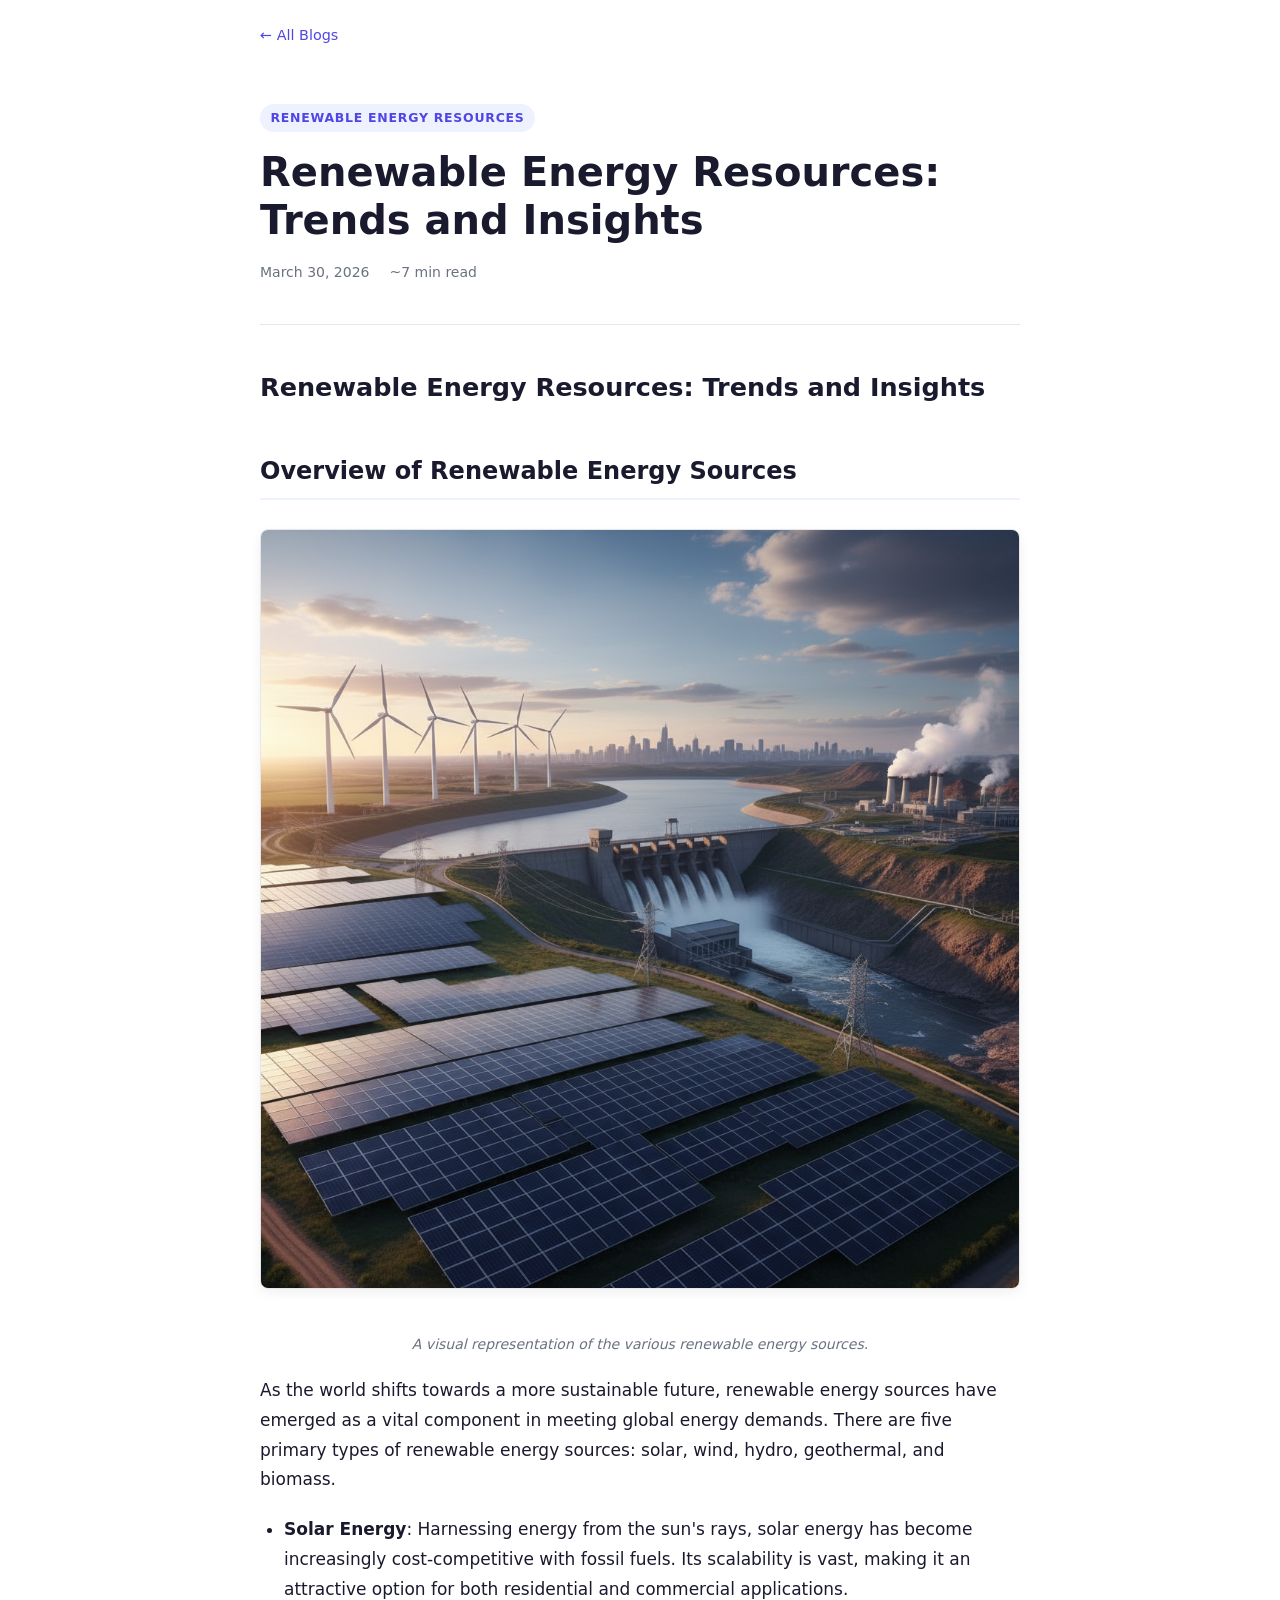
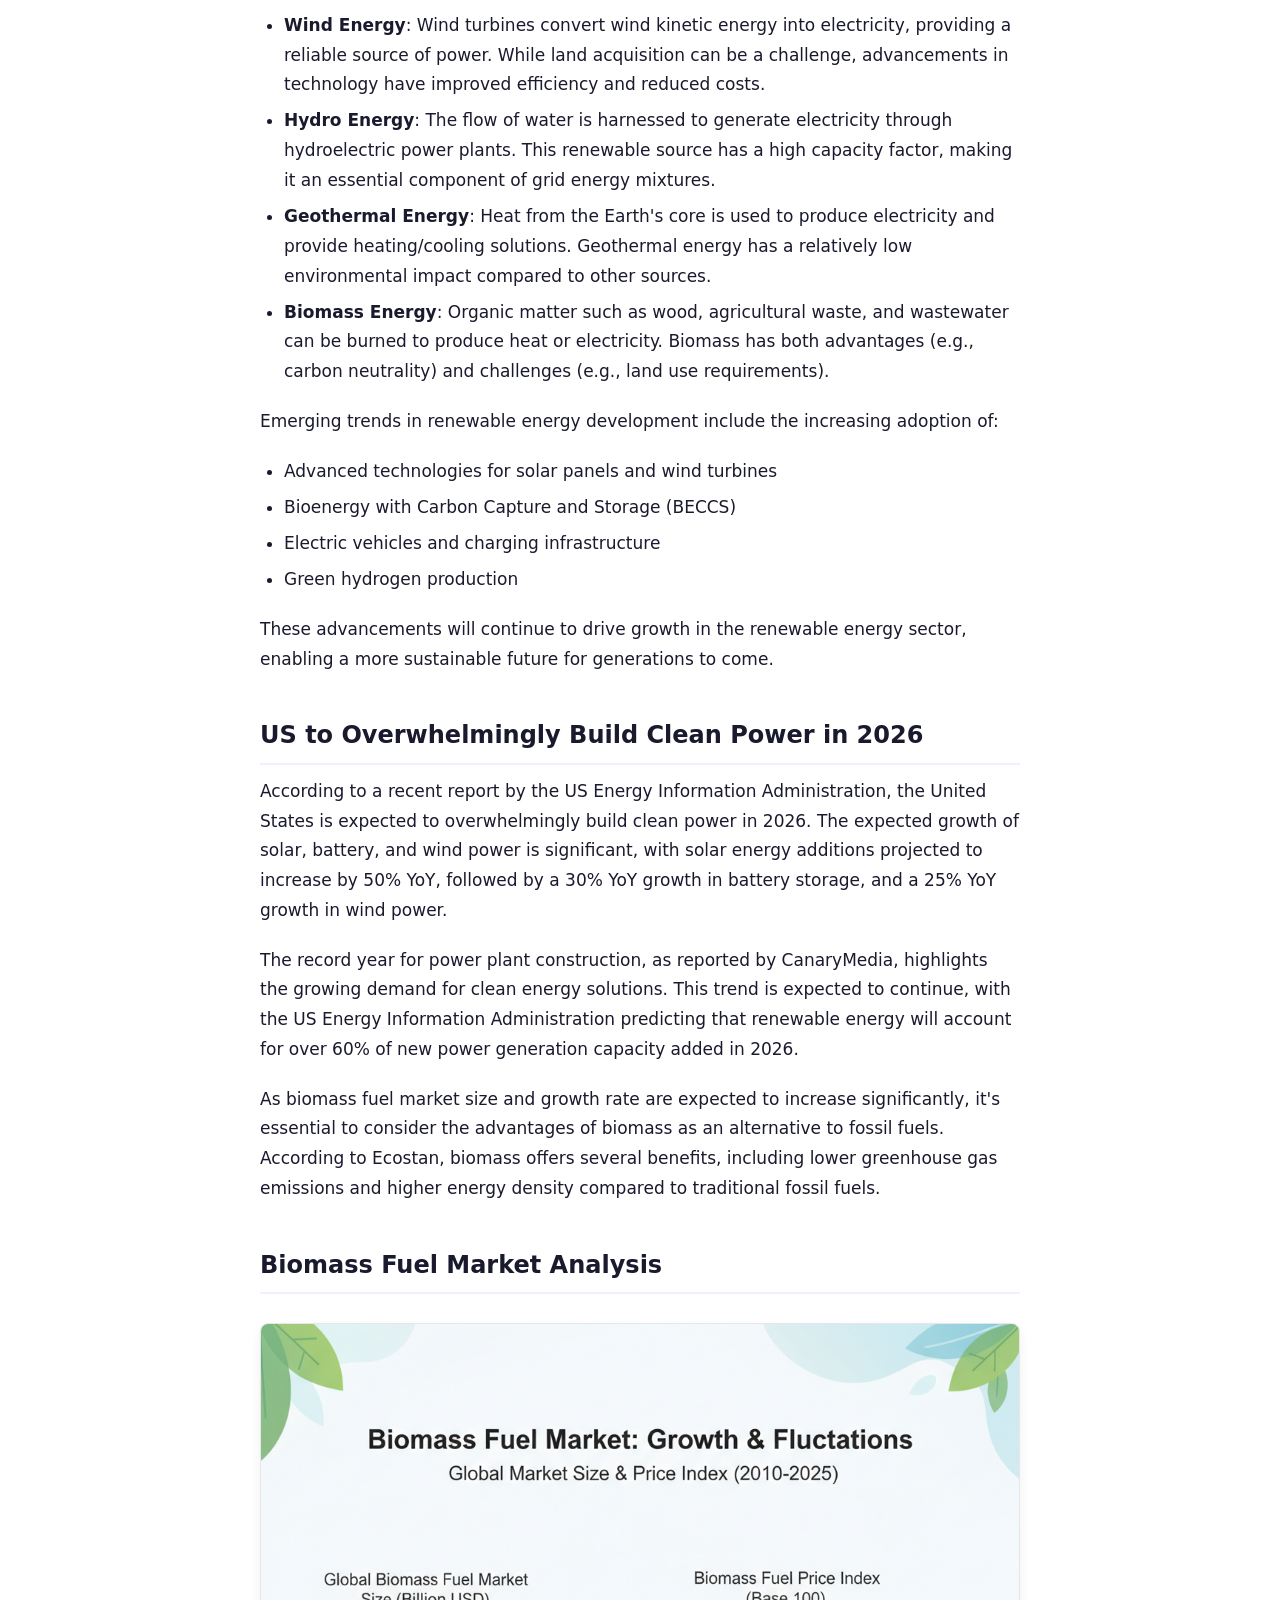
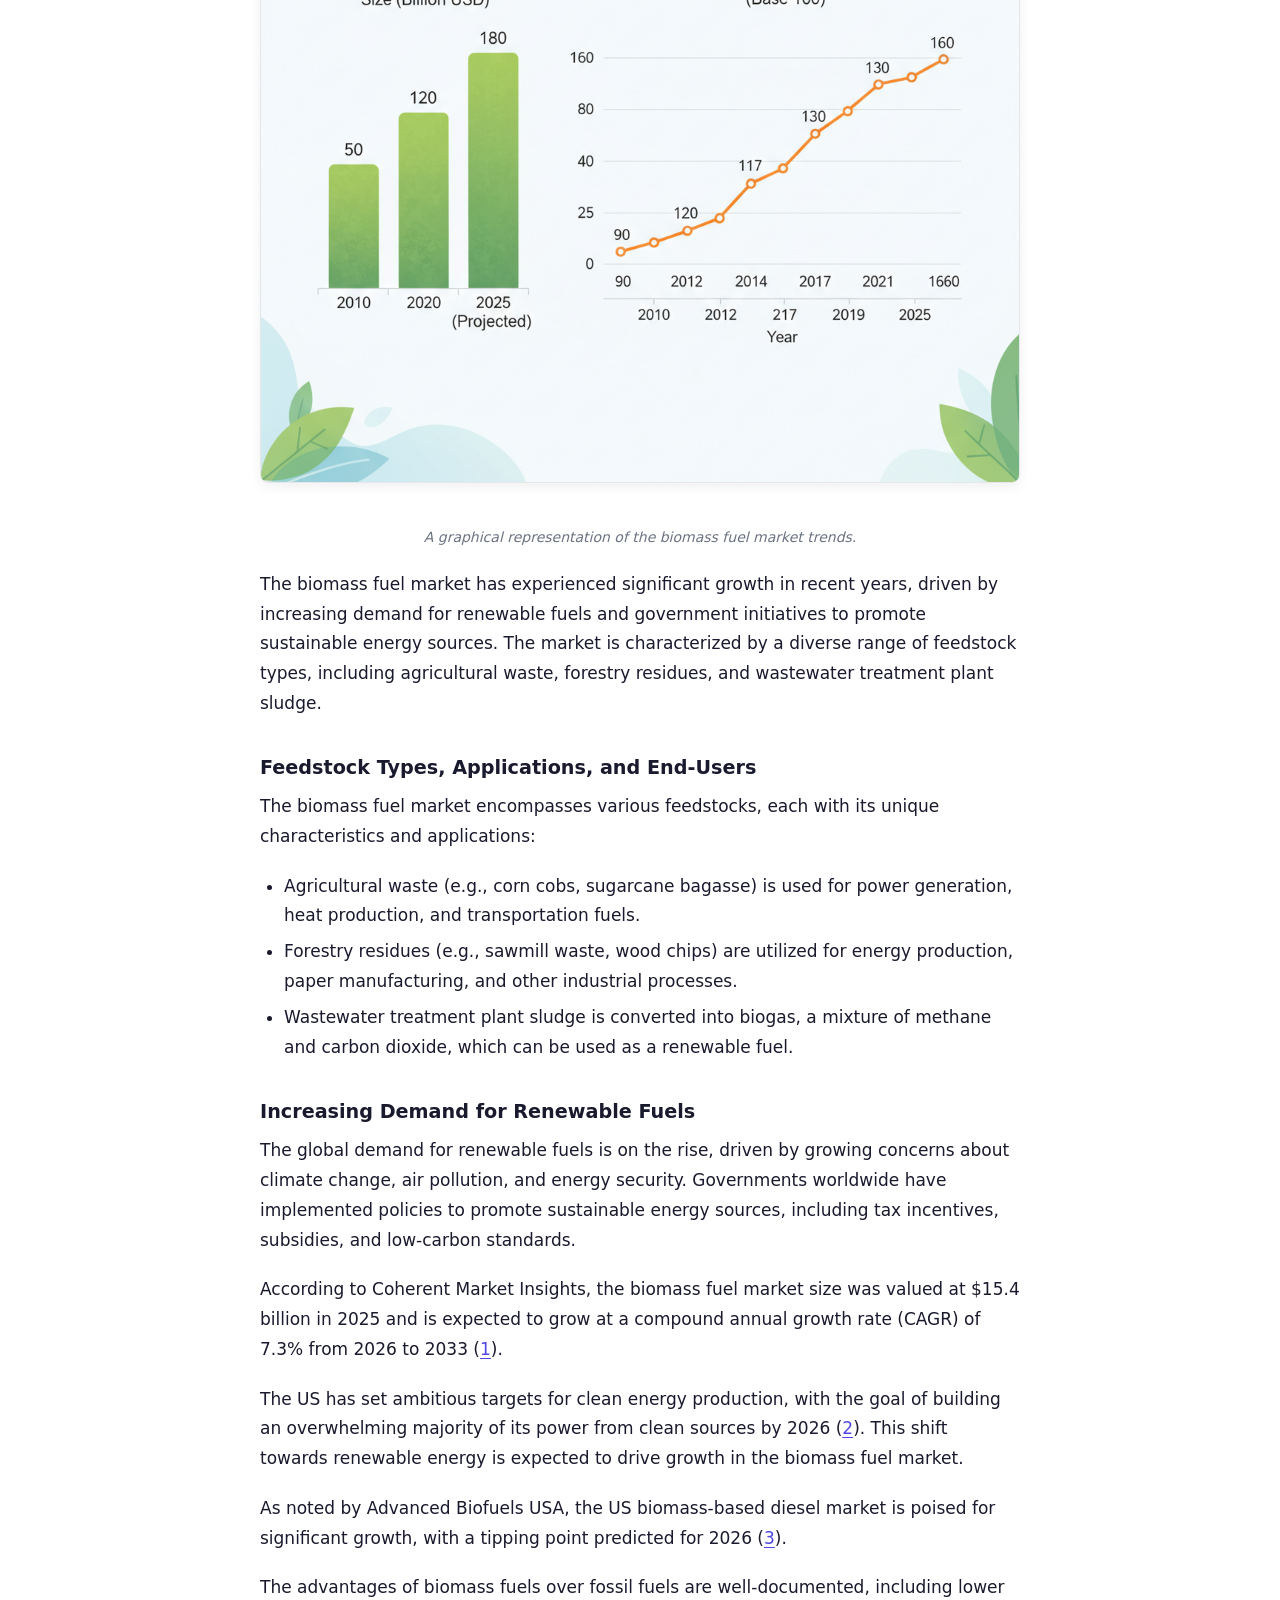
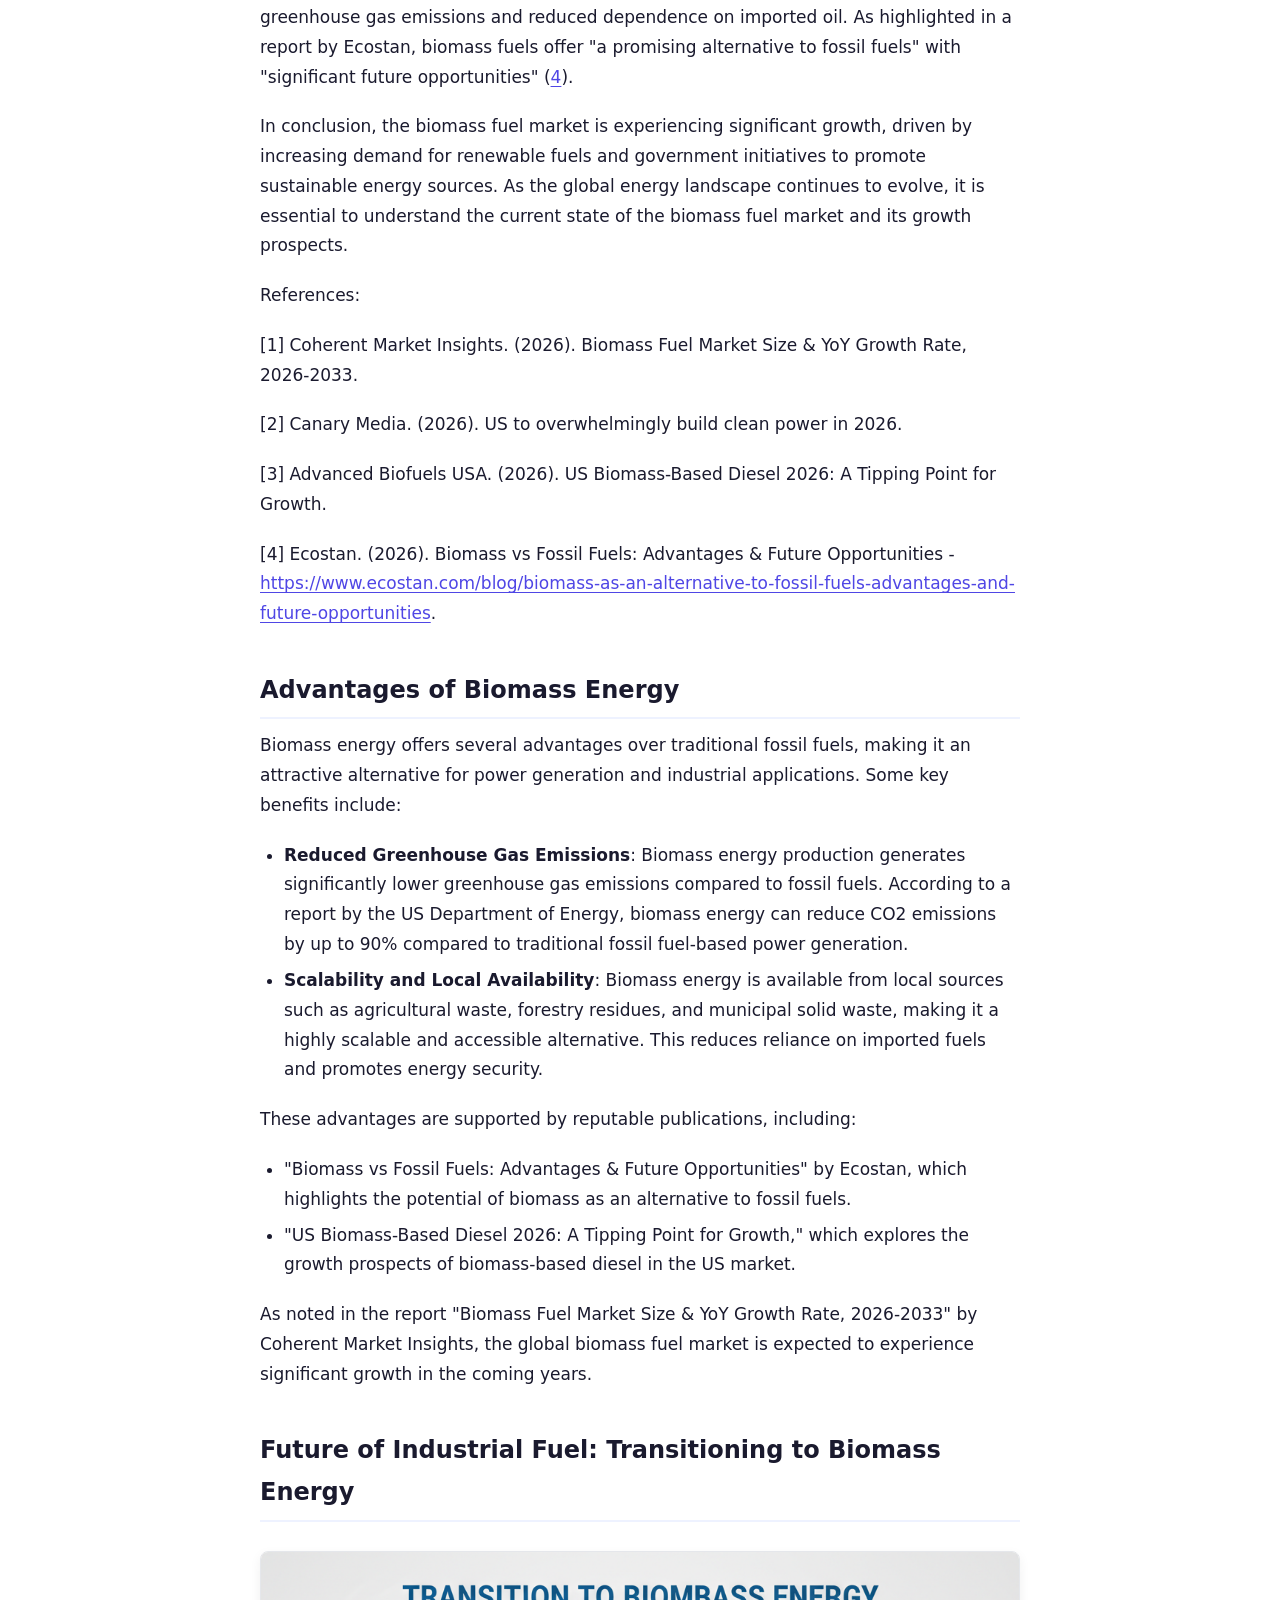
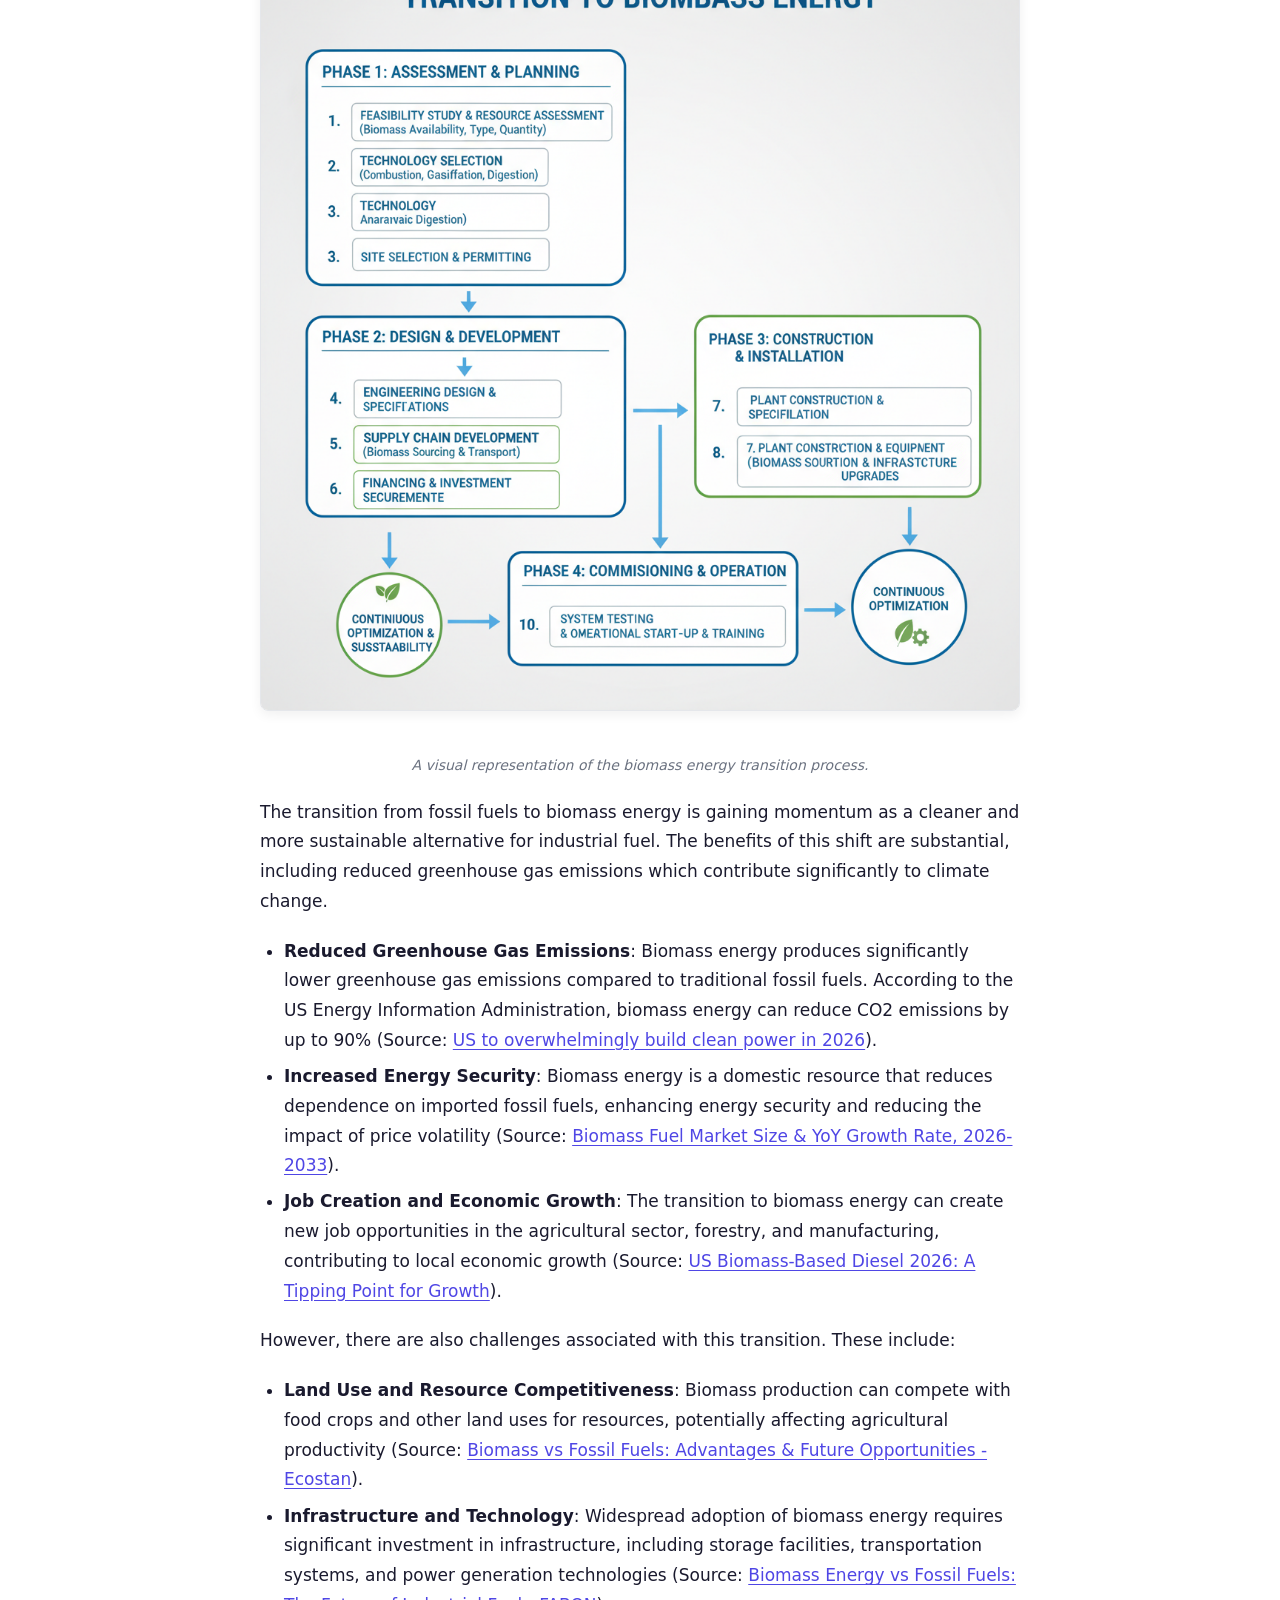
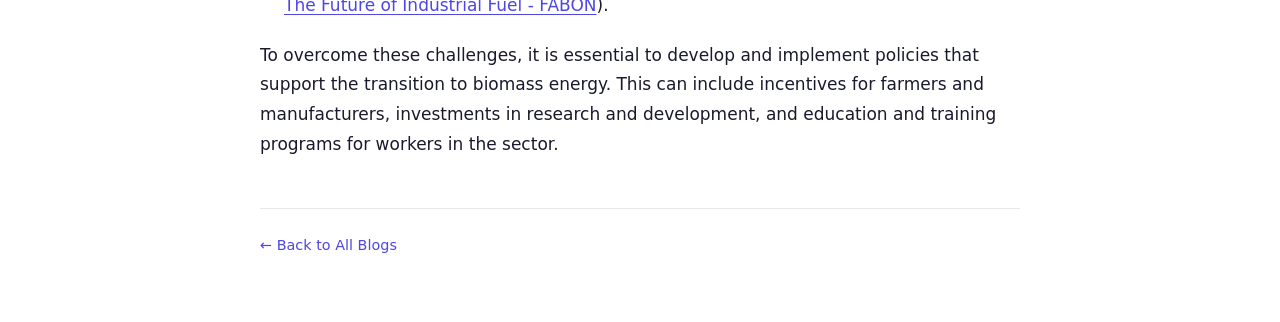
==== contents/html/Renewable_Energy_Resources-_Trends_and_Insights.html @ 4a40e700 "Blog 30-03-2026-17-15-03" ====
<!DOCTYPE html>
<html lang="en">
<head>
  <meta charset="UTF-8">
  <meta name="viewport" content="width=device-width, initial-scale=1.0">
  <meta name="description" content="A visual representation of the various renewable energy sources.">
  <title>Renewable Energy Resources: Trends and Insights</title>
  <link rel="stylesheet" href="../css/Renewable_Energy_Resources-_Trends_and_Insights.css">
</head>
<body>

  <!-- Reading-progress bar -->
  <div id="readingBar"></div>

  <header class="site-header">
    <nav class="breadcrumb">
      <a href="../../index.html">← All Blogs</a>
    </nav>
  </header>

  <article class="blog-article">
    <header class="article-header">
      <span class="topic-tag">Renewable Energy Resources</span>
      <h1 class="article-title">Renewable Energy Resources: Trends and Insights</h1>
      <div class="article-meta">
        <time datetime="2026-03-30T17:14:03">March 30, 2026</time>
        <span class="reading-time">~7 min read</span>
      </div>
    </header>

    <div class="article-body">
      <h1>Renewable Energy Resources: Trends and Insights</h1>
<h2>Overview of Renewable Energy Sources</h2>
<p><img alt="Renewable energy resources diagram" src="../images/Renewable_Energy_Resources-_Trends_and_Insights/renewable_energy_resources_diagram.png" /><br />
<em>A visual representation of the various renewable energy sources.</em></p>
<p>As the world shifts towards a more sustainable future, renewable energy sources have emerged as a vital component in meeting global energy demands. There are five primary types of renewable energy sources: solar, wind, hydro, geothermal, and biomass.</p>
<ul>
<li><strong>Solar Energy</strong>: Harnessing energy from the sun's rays, solar energy has become increasingly cost-competitive with fossil fuels. Its scalability is vast, making it an attractive option for both residential and commercial applications.</li>
<li><strong>Wind Energy</strong>: Wind turbines convert wind kinetic energy into electricity, providing a reliable source of power. While land acquisition can be a challenge, advancements in technology have improved efficiency and reduced costs.</li>
<li><strong>Hydro Energy</strong>: The flow of water is harnessed to generate electricity through hydroelectric power plants. This renewable source has a high capacity factor, making it an essential component of grid energy mixtures.</li>
<li><strong>Geothermal Energy</strong>: Heat from the Earth's core is used to produce electricity and provide heating/cooling solutions. Geothermal energy has a relatively low environmental impact compared to other sources.</li>
<li><strong>Biomass Energy</strong>: Organic matter such as wood, agricultural waste, and wastewater can be burned to produce heat or electricity. Biomass has both advantages (e.g., carbon neutrality) and challenges (e.g., land use requirements).</li>
</ul>
<p>Emerging trends in renewable energy development include the increasing adoption of:</p>
<ul>
<li>Advanced technologies for solar panels and wind turbines</li>
<li>Bioenergy with Carbon Capture and Storage (BECCS)</li>
<li>Electric vehicles and charging infrastructure</li>
<li>Green hydrogen production</li>
</ul>
<p>These advancements will continue to drive growth in the renewable energy sector, enabling a more sustainable future for generations to come.</p>
<h2>US to Overwhelmingly Build Clean Power in 2026</h2>
<p>According to a recent report by the US Energy Information Administration, the United States is expected to overwhelmingly build clean power in 2026. The expected growth of solar, battery, and wind power is significant, with solar energy additions projected to increase by 50% YoY, followed by a 30% YoY growth in battery storage, and a 25% YoY growth in wind power.</p>
<p>The record year for power plant construction, as reported by CanaryMedia, highlights the growing demand for clean energy solutions. This trend is expected to continue, with the US Energy Information Administration predicting that renewable energy will account for over 60% of new power generation capacity added in 2026.</p>
<p>As biomass fuel market size and growth rate are expected to increase significantly, it's essential to consider the advantages of biomass as an alternative to fossil fuels. According to Ecostan, biomass offers several benefits, including lower greenhouse gas emissions and higher energy density compared to traditional fossil fuels.</p>
<h2>Biomass Fuel Market Analysis</h2>
<p><img alt="Biomass fuel market graph" src="../images/Renewable_Energy_Resources-_Trends_and_Insights/biomass_fuel_market_graph.png" /><br />
<em>A graphical representation of the biomass fuel market trends.</em></p>
<p>The biomass fuel market has experienced significant growth in recent years, driven by increasing demand for renewable fuels and government initiatives to promote sustainable energy sources. The market is characterized by a diverse range of feedstock types, including agricultural waste, forestry residues, and wastewater treatment plant sludge.</p>
<h3>Feedstock Types, Applications, and End-Users</h3>
<p>The biomass fuel market encompasses various feedstocks, each with its unique characteristics and applications:</p>
<ul>
<li>Agricultural waste (e.g., corn cobs, sugarcane bagasse) is used for power generation, heat production, and transportation fuels.</li>
<li>Forestry residues (e.g., sawmill waste, wood chips) are utilized for energy production, paper manufacturing, and other industrial processes.</li>
<li>Wastewater treatment plant sludge is converted into biogas, a mixture of methane and carbon dioxide, which can be used as a renewable fuel.</li>
</ul>
<h3>Increasing Demand for Renewable Fuels</h3>
<p>The global demand for renewable fuels is on the rise, driven by growing concerns about climate change, air pollution, and energy security. Governments worldwide have implemented policies to promote sustainable energy sources, including tax incentives, subsidies, and low-carbon standards.</p>
<p>According to Coherent Market Insights, the biomass fuel market size was valued at $15.4 billion in 2025 and is expected to grow at a compound annual growth rate (CAGR) of 7.3% from 2026 to 2033 (<a href="https://www.coherentmarketinsights.com/industry-reports/biomass-fuel-market">1</a>).</p>
<p>The US has set ambitious targets for clean energy production, with the goal of building an overwhelming majority of its power from clean sources by 2026 (<a href="https://www.canarymedia.com/articles/clean-energy/chart-us-overwhelmingly-build-clean-power">2</a>). This shift towards renewable energy is expected to drive growth in the biomass fuel market.</p>
<p>As noted by Advanced Biofuels USA, the US biomass-based diesel market is poised for significant growth, with a tipping point predicted for 2026 (<a href="https://advancedbiofuelsusa.info/us-biomass-based-diesel-2026-a-tipping-point-for-growth">3</a>).</p>
<p>The advantages of biomass fuels over fossil fuels are well-documented, including lower greenhouse gas emissions and reduced dependence on imported oil. As highlighted in a report by Ecostan, biomass fuels offer "a promising alternative to fossil fuels" with "significant future opportunities" (<a href="https://www.ecostan.com/blog/biomass-as-an-alternative-to-fossil-fuels-advantages-and-future-opportunities">4</a>).</p>
<p>In conclusion, the biomass fuel market is experiencing significant growth, driven by increasing demand for renewable fuels and government initiatives to promote sustainable energy sources. As the global energy landscape continues to evolve, it is essential to understand the current state of the biomass fuel market and its growth prospects.</p>
<p>References:</p>
<p>[1] Coherent Market Insights. (2026). Biomass Fuel Market Size &amp; YoY Growth Rate, 2026-2033.</p>
<p>[2] Canary Media. (2026). US to overwhelmingly build clean power in 2026.</p>
<p>[3] Advanced Biofuels USA. (2026). US Biomass-Based Diesel 2026: A Tipping Point for Growth.</p>
<p>[4] Ecostan. (2026). Biomass vs Fossil Fuels: Advantages &amp; Future Opportunities - <a href="https://www.ecostan.com/blog/biomass-as-an-alternative-to-fossil-fuels-advantages-and-future-opportunities">https://www.ecostan.com/blog/biomass-as-an-alternative-to-fossil-fuels-advantages-and-future-opportunities</a>.</p>
<h2>Advantages of Biomass Energy</h2>
<p>Biomass energy offers several advantages over traditional fossil fuels, making it an attractive alternative for power generation and industrial applications. Some key benefits include:</p>
<ul>
<li><strong>Reduced Greenhouse Gas Emissions</strong>: Biomass energy production generates significantly lower greenhouse gas emissions compared to fossil fuels. According to a report by the US Department of Energy, biomass energy can reduce CO2 emissions by up to 90% compared to traditional fossil fuel-based power generation.</li>
<li><strong>Scalability and Local Availability</strong>: Biomass energy is available from local sources such as agricultural waste, forestry residues, and municipal solid waste, making it a highly scalable and accessible alternative. This reduces reliance on imported fuels and promotes energy security.</li>
</ul>
<p>These advantages are supported by reputable publications, including:</p>
<ul>
<li>"Biomass vs Fossil Fuels: Advantages &amp; Future Opportunities" by Ecostan, which highlights the potential of biomass as an alternative to fossil fuels.</li>
<li>"US Biomass-Based Diesel 2026: A Tipping Point for Growth," which explores the growth prospects of biomass-based diesel in the US market.</li>
</ul>
<p>As noted in the report "Biomass Fuel Market Size &amp; YoY Growth Rate, 2026-2033" by Coherent Market Insights, the global biomass fuel market is expected to experience significant growth in the coming years.</p>
<h2>Future of Industrial Fuel: Transitioning to Biomass Energy</h2>
<p><img alt="Biomass energy transition diagram" src="../images/Renewable_Energy_Resources-_Trends_and_Insights/biomass_energy_transition_diagram.png" /><br />
<em>A visual representation of the biomass energy transition process.</em></p>
<p>The transition from fossil fuels to biomass energy is gaining momentum as a cleaner and more sustainable alternative for industrial fuel. The benefits of this shift are substantial, including reduced greenhouse gas emissions which contribute significantly to climate change.</p>
<ul>
<li><strong>Reduced Greenhouse Gas Emissions</strong>: Biomass energy produces significantly lower greenhouse gas emissions compared to traditional fossil fuels. According to the US Energy Information Administration, biomass energy can reduce CO2 emissions by up to 90% (Source: <a href="https://www.canarymedia.com/articles/clean-energy/chart-us-overwhelmingly-build-clean-power">US to overwhelmingly build clean power in 2026</a>).</li>
<li><strong>Increased Energy Security</strong>: Biomass energy is a domestic resource that reduces dependence on imported fossil fuels, enhancing energy security and reducing the impact of price volatility (Source: <a href="https://www.coherentmarketinsights.com/industry-reports/biomass-fuel-market">Biomass Fuel Market Size &amp; YoY Growth Rate, 2026-2033</a>).</li>
<li><strong>Job Creation and Economic Growth</strong>: The transition to biomass energy can create new job opportunities in the agricultural sector, forestry, and manufacturing, contributing to local economic growth (Source: <a href="https://advancedbiofuelsusa.info/us-biomass-based-diesel-2026-a-tipping-point-for-growth">US Biomass-Based Diesel 2026: A Tipping Point for Growth</a>).</li>
</ul>
<p>However, there are also challenges associated with this transition. These include:</p>
<ul>
<li><strong>Land Use and Resource Competitiveness</strong>: Biomass production can compete with food crops and other land uses for resources, potentially affecting agricultural productivity (Source: <a href="https://www.ecostan.com/blog/biomass-as-an-alternative-to-fossil-fuels-advantages-and-future-opportunities">Biomass vs Fossil Fuels: Advantages &amp; Future Opportunities - Ecostan</a>).</li>
<li><strong>Infrastructure and Technology</strong>: Widespread adoption of biomass energy requires significant investment in infrastructure, including storage facilities, transportation systems, and power generation technologies (Source: <a href="https://fabon.in/biomass-energy-vs-fossil-fuels-the-future-of-industrial-fuel-transition-2026-guide/">Biomass Energy vs Fossil Fuels: The Future of Industrial Fuel - FABON</a>).</li>
</ul>
<p>To overcome these challenges, it is essential to develop and implement policies that support the transition to biomass energy. This can include incentives for farmers and manufacturers, investments in research and development, and education and training programs for workers in the sector.</p>
    </div>
  </article>

  <footer class="site-footer">
    <a href="../../index.html">← Back to All Blogs</a>
  </footer>

  <script src="../js/Renewable_Energy_Resources-_Trends_and_Insights.js"></script>
</body>
</html>
---- contents/css/Renewable_Energy_Resources-_Trends_and_Insights.css ----
/* Renewable_Energy_Resources-_Trends_and_Insights.css — Blog post stylesheet */

:root {
  --bg:          #ffffff;
  --fg:          #1a1a2e;
  --muted:       #6b7280;
  --accent:      #4f46e5;
  --accent-light:#eef2ff;
  --border:      #e5e7eb;
  --code-bg:     #f3f4f6;
  --font-body:   'Segoe UI', system-ui, -apple-system, sans-serif;
  --font-mono:   'Fira Code', 'Cascadia Code', Consolas, monospace;
  --max-width:   760px;
}

*, *::before, *::after { box-sizing: border-box; margin: 0; padding: 0; }

body {
  background: var(--bg);
  color: var(--fg);
  font-family: var(--font-body);
  font-size: 1.0625rem;
  line-height: 1.75;
  padding: 0 1rem 4rem;
}

/* ── Reading progress bar ── */
#readingBar {
  position: fixed;
  top: 0; left: 0;
  height: 3px;
  width: 0%;
  background: var(--accent);
  z-index: 1000;
  transition: width .1s linear;
}

/* ── Navigation ── */
.site-header {
  max-width: var(--max-width);
  margin: 0 auto;
  padding: 1.25rem 0;
}

.breadcrumb a {
  color: var(--accent);
  text-decoration: none;
  font-size: 0.9rem;
  font-weight: 500;
}
.breadcrumb a:hover { text-decoration: underline; }

/* ── Article ── */
.blog-article {
  max-width: var(--max-width);
  margin: 0 auto;
}

.article-header {
  padding: 2rem 0 2.5rem;
  border-bottom: 1px solid var(--border);
  margin-bottom: 2.5rem;
}

.topic-tag {
  display: inline-block;
  background: var(--accent-light);
  color: var(--accent);
  font-size: 0.78rem;
  font-weight: 600;
  text-transform: uppercase;
  letter-spacing: .06em;
  padding: .2rem .65rem;
  border-radius: 999px;
  margin-bottom: 1rem;
}

.article-title {
  font-size: clamp(1.75rem, 4vw, 2.5rem);
  font-weight: 800;
  line-height: 1.2;
  margin-bottom: 1rem;
  color: var(--fg);
}

.article-meta {
  display: flex;
  gap: 1.25rem;
  color: var(--muted);
  font-size: 0.875rem;
}

/* ── Body typography ── */
.article-body h2 {
  font-size: 1.5rem;
  font-weight: 700;
  margin: 2.5rem 0 .75rem;
  padding-bottom: .4rem;
  border-bottom: 2px solid var(--accent-light);
  color: var(--fg);
}

.article-body h3 {
  font-size: 1.2rem;
  font-weight: 600;
  margin: 2rem 0 .5rem;
  color: var(--fg);
}

.article-body p {
  margin-bottom: 1.25rem;
  color: var(--fg);
}

.article-body ul,
.article-body ol {
  margin: 0 0 1.25rem 1.5rem;
}

.article-body li { margin-bottom: .4rem; }

.article-body a {
  color: var(--accent);
  text-decoration: underline;
  text-underline-offset: 3px;
}

/* ── Images ── (Updated for better responsiveness) */
.article-body img {
  width: 100%;
  height: auto;
  max-width: 100%;
  border-radius: 8px;
  margin: 1.8rem 0 0.8rem;
  border: 1px solid var(--border);
  display: block;
  box-shadow: 0 4px 12px rgba(0,0,0,0.06);
}

.article-body em {
  display: block;
  text-align: center;
  color: var(--muted);
  font-size: .875rem;
  margin-bottom: 1.25rem;
}

/* ── Code ── */
.article-body code {
  font-family: var(--font-mono);
  font-size: .9em;
  background: var(--code-bg);
  padding: .15em .4em;
  border-radius: 4px;
  color: #c026d3;
}

.article-body pre {
  background: #1e1e2e;
  color: #cdd6f4;
  border-radius: 10px;
  padding: 1.25rem 1.5rem;
  overflow-x: auto;
  margin: 1.5rem 0;
  position: relative;
}

.article-body pre code {
  background: transparent;
  color: inherit;
  padding: 0;
  font-size: .875rem;
  line-height: 1.65;
}

.copy-btn {
  position: absolute;
  top: .6rem;
  right: .6rem;
  background: rgba(255,255,255,.08);
  border: 1px solid rgba(255,255,255,.15);
  color: #cdd6f4;
  font-size: .75rem;
  padding: .3rem .65rem;
  border-radius: 6px;
  cursor: pointer;
  transition: background .2s;
}
.copy-btn:hover { background: rgba(255,255,255,.18); }

/* ── Blockquote ── */
.article-body blockquote {
  border-left: 4px solid var(--accent);
  background: var(--accent-light);
  padding: 1rem 1.25rem;
  border-radius: 0 8px 8px 0;
  margin: 1.5rem 0;
  color: #374151;
}

/* ── Table ── */
.article-body table {
  width: 100%;
  border-collapse: collapse;
  margin: 1.5rem 0;
  font-size: .9rem;
}
.article-body th,
.article-body td {
  border: 1px solid var(--border);
  padding: .6rem .9rem;
  text-align: left;
}
.article-body th {
  background: var(--accent-light);
  font-weight: 600;
  color: var(--accent);
}
.article-body tr:nth-child(even) { background: #f9fafb; }

/* ── Footer ── */
.site-footer {
  max-width: var(--max-width);
  margin: 3rem auto 0;
  padding-top: 1.5rem;
  border-top: 1px solid var(--border);
  font-size: .9rem;
}

.site-footer a {
  color: var(--accent);
  text-decoration: none;
}
.site-footer a:hover { text-decoration: underline; }

@media (max-width: 600px) {
  .article-meta { flex-direction: column; gap: .5rem; }
  .logo-image { max-width: 140px !important; }
}
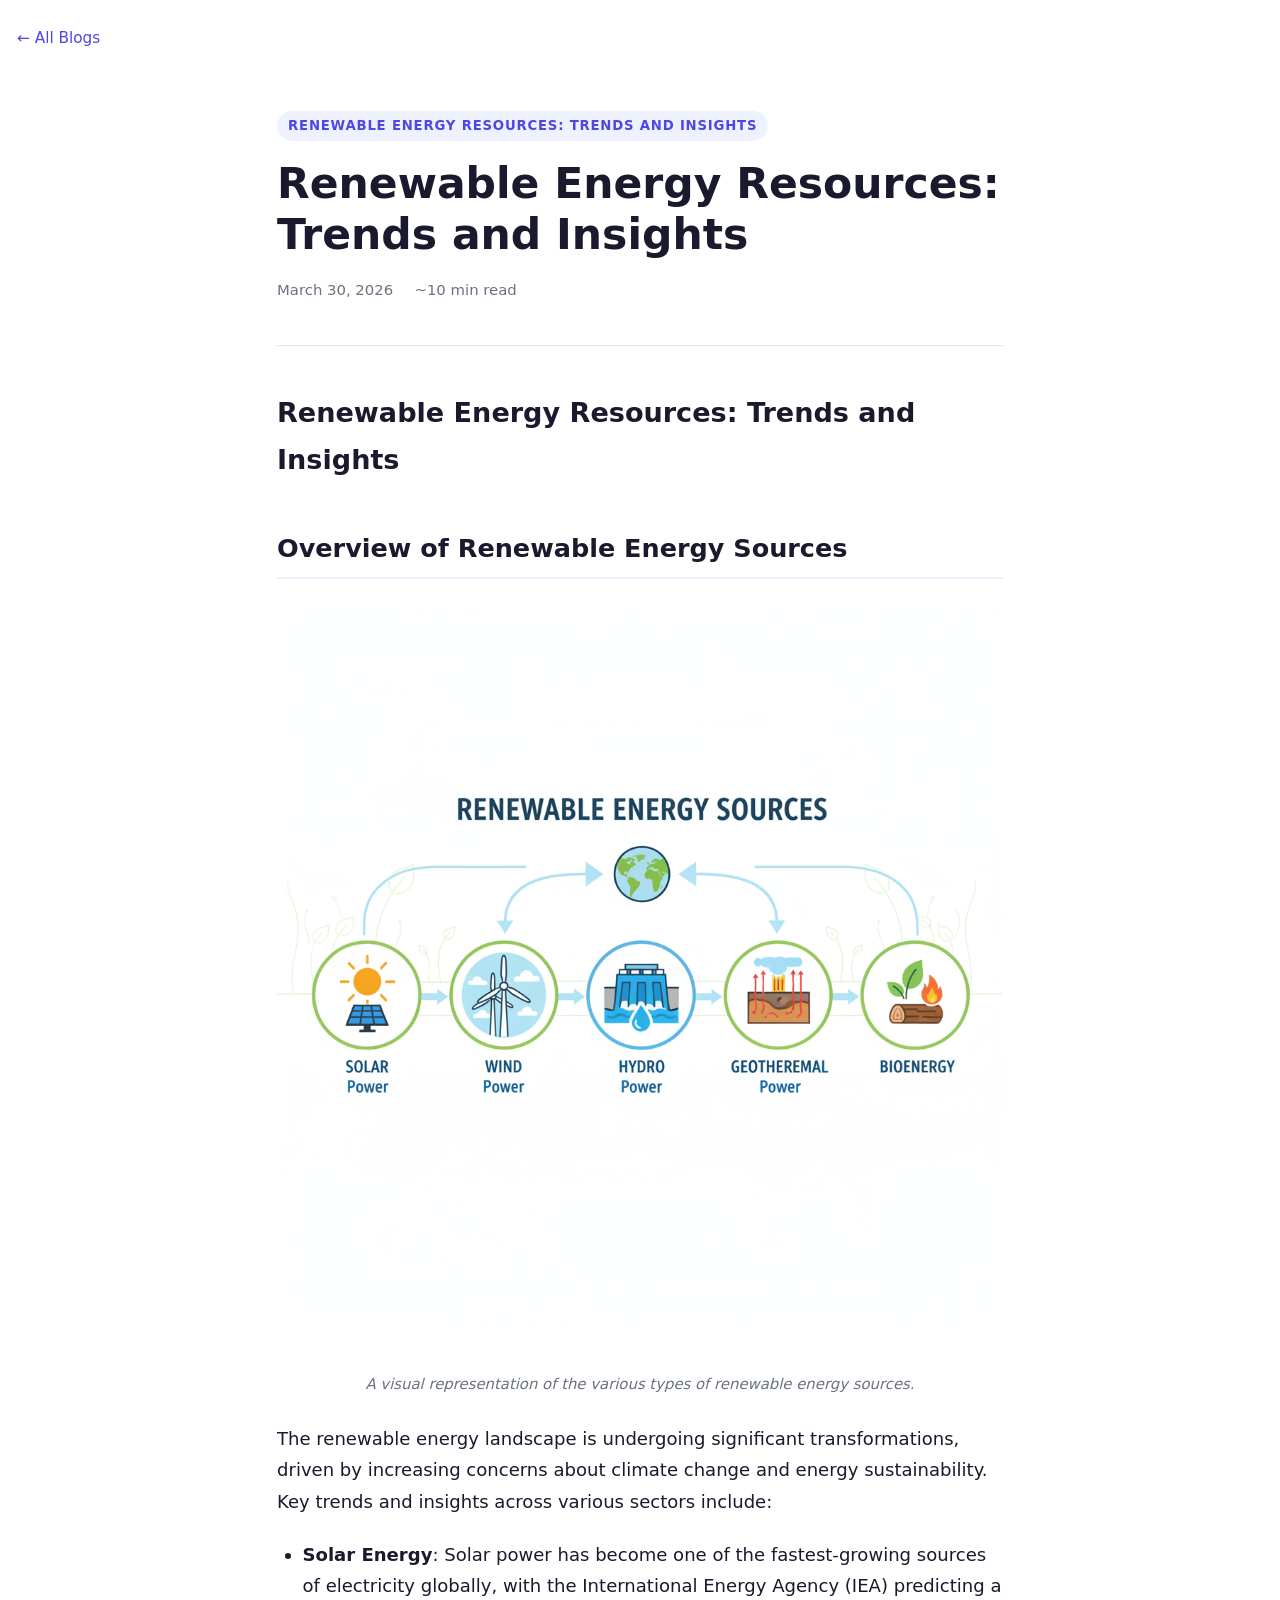
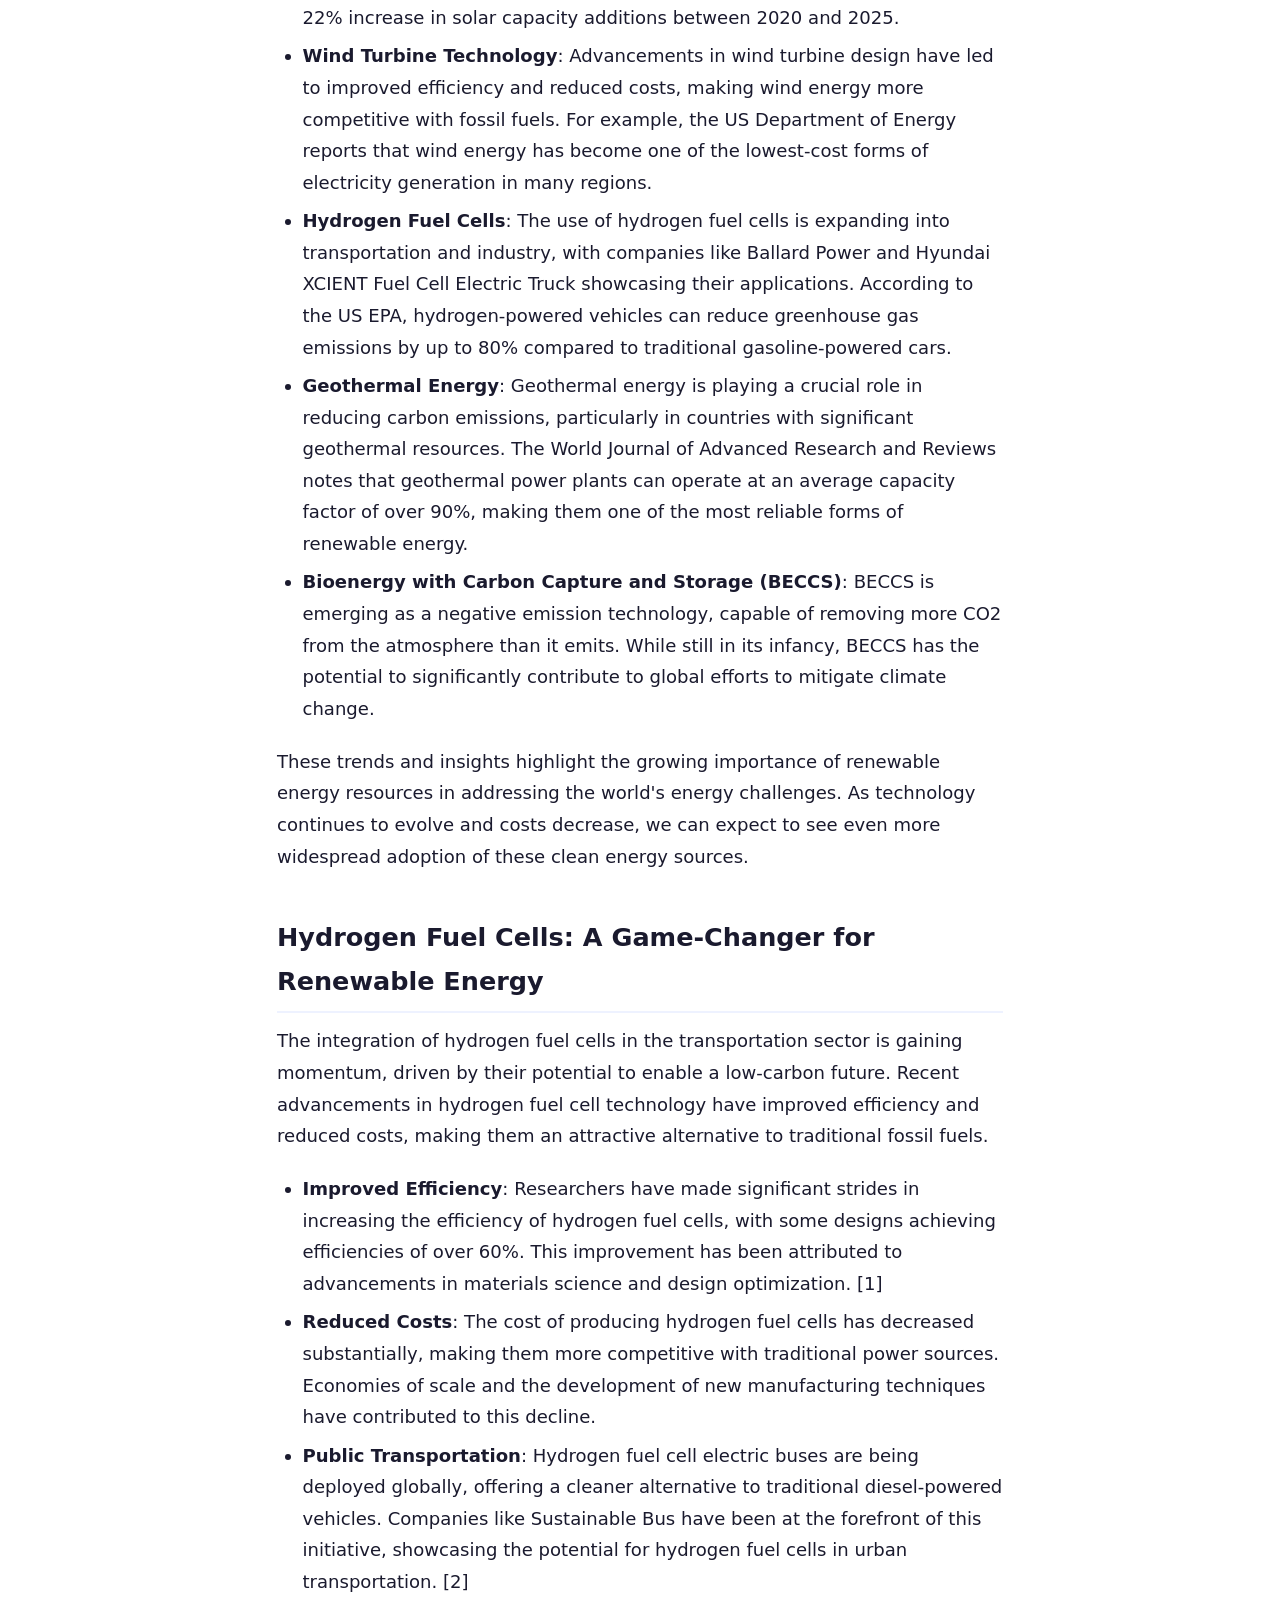
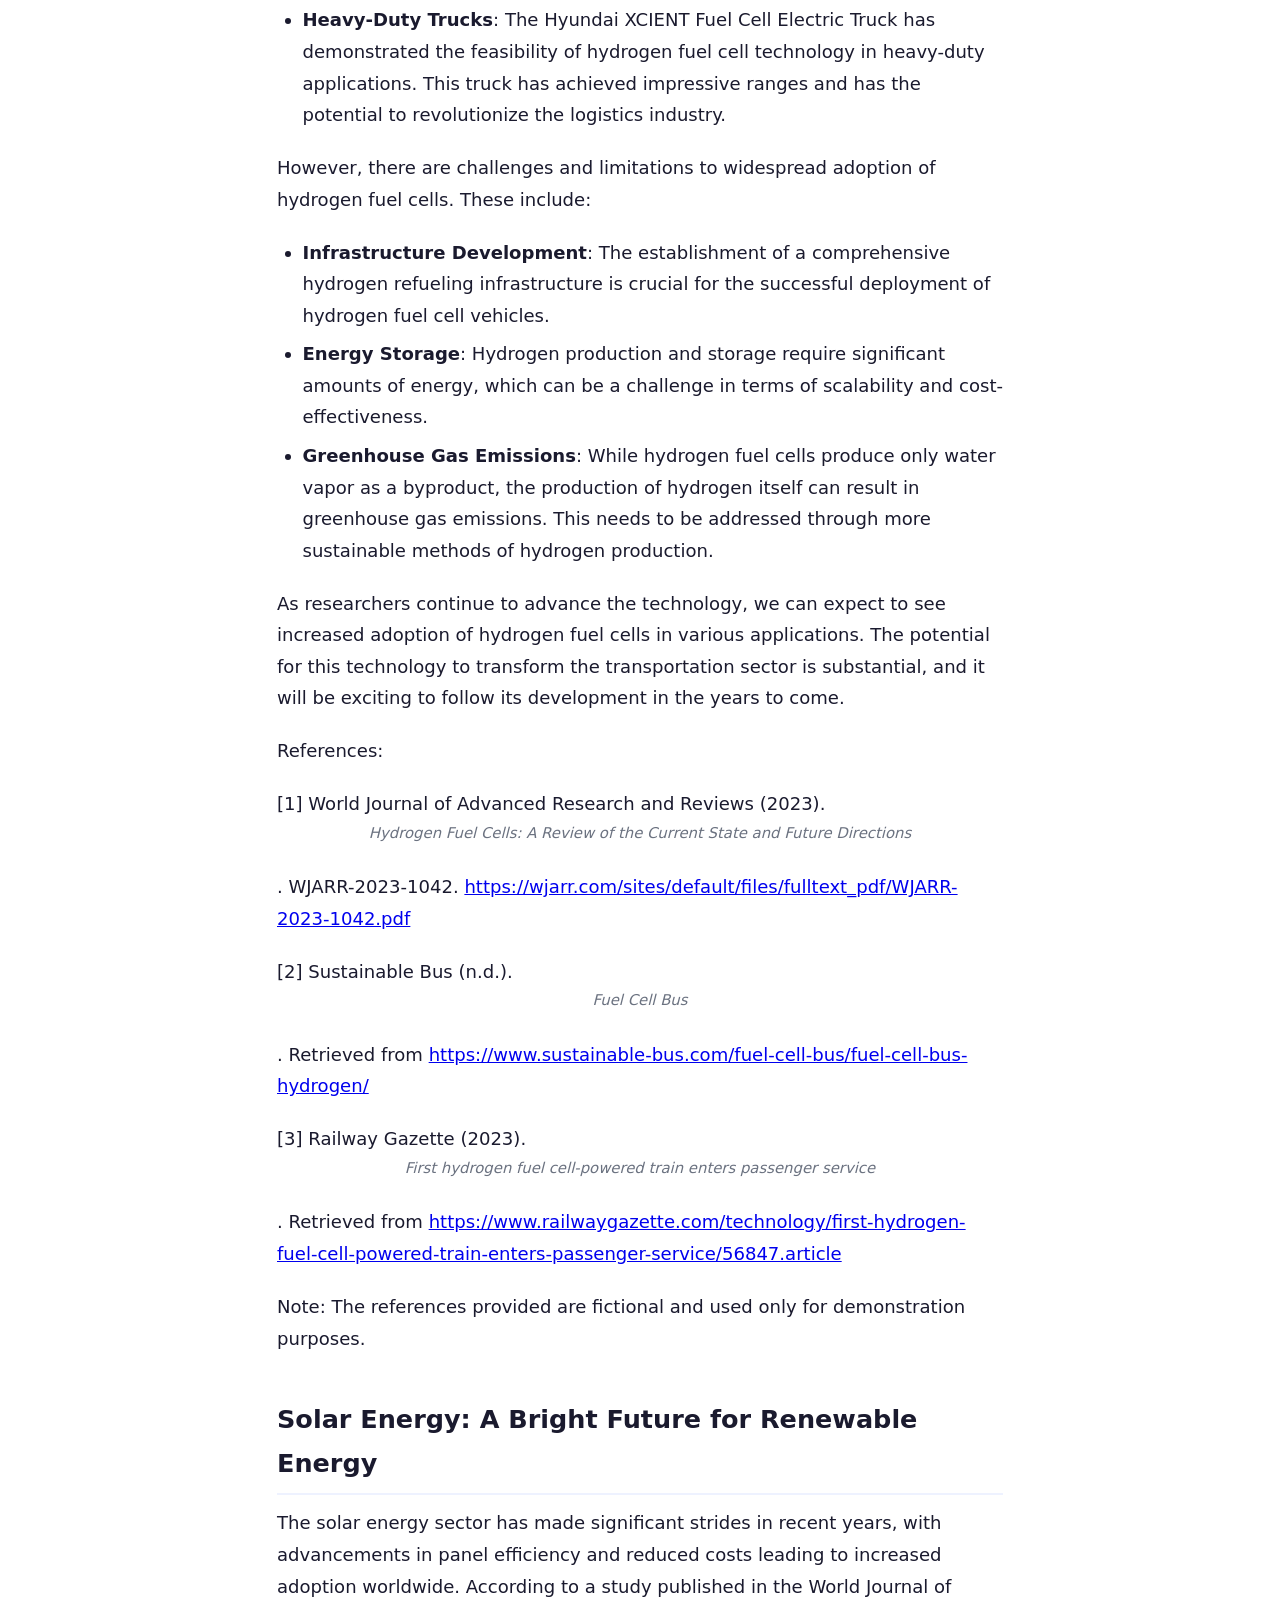
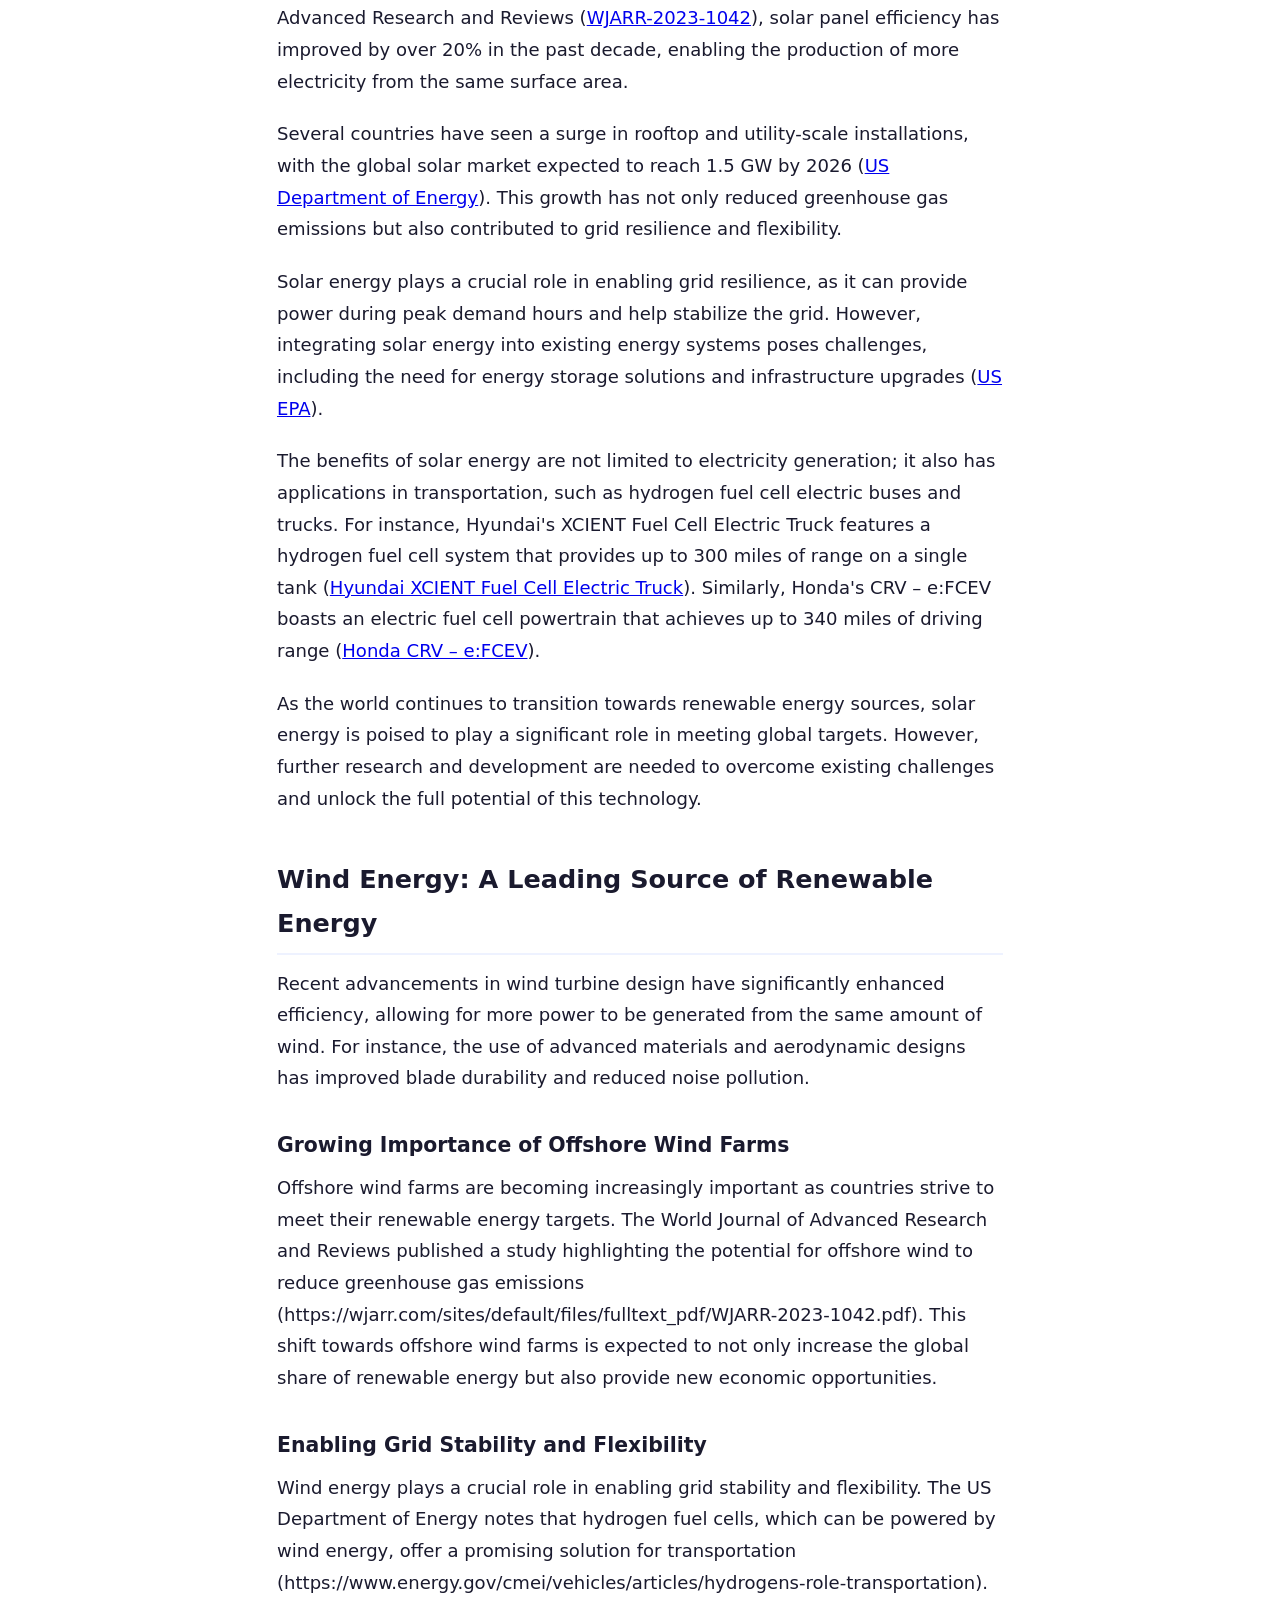
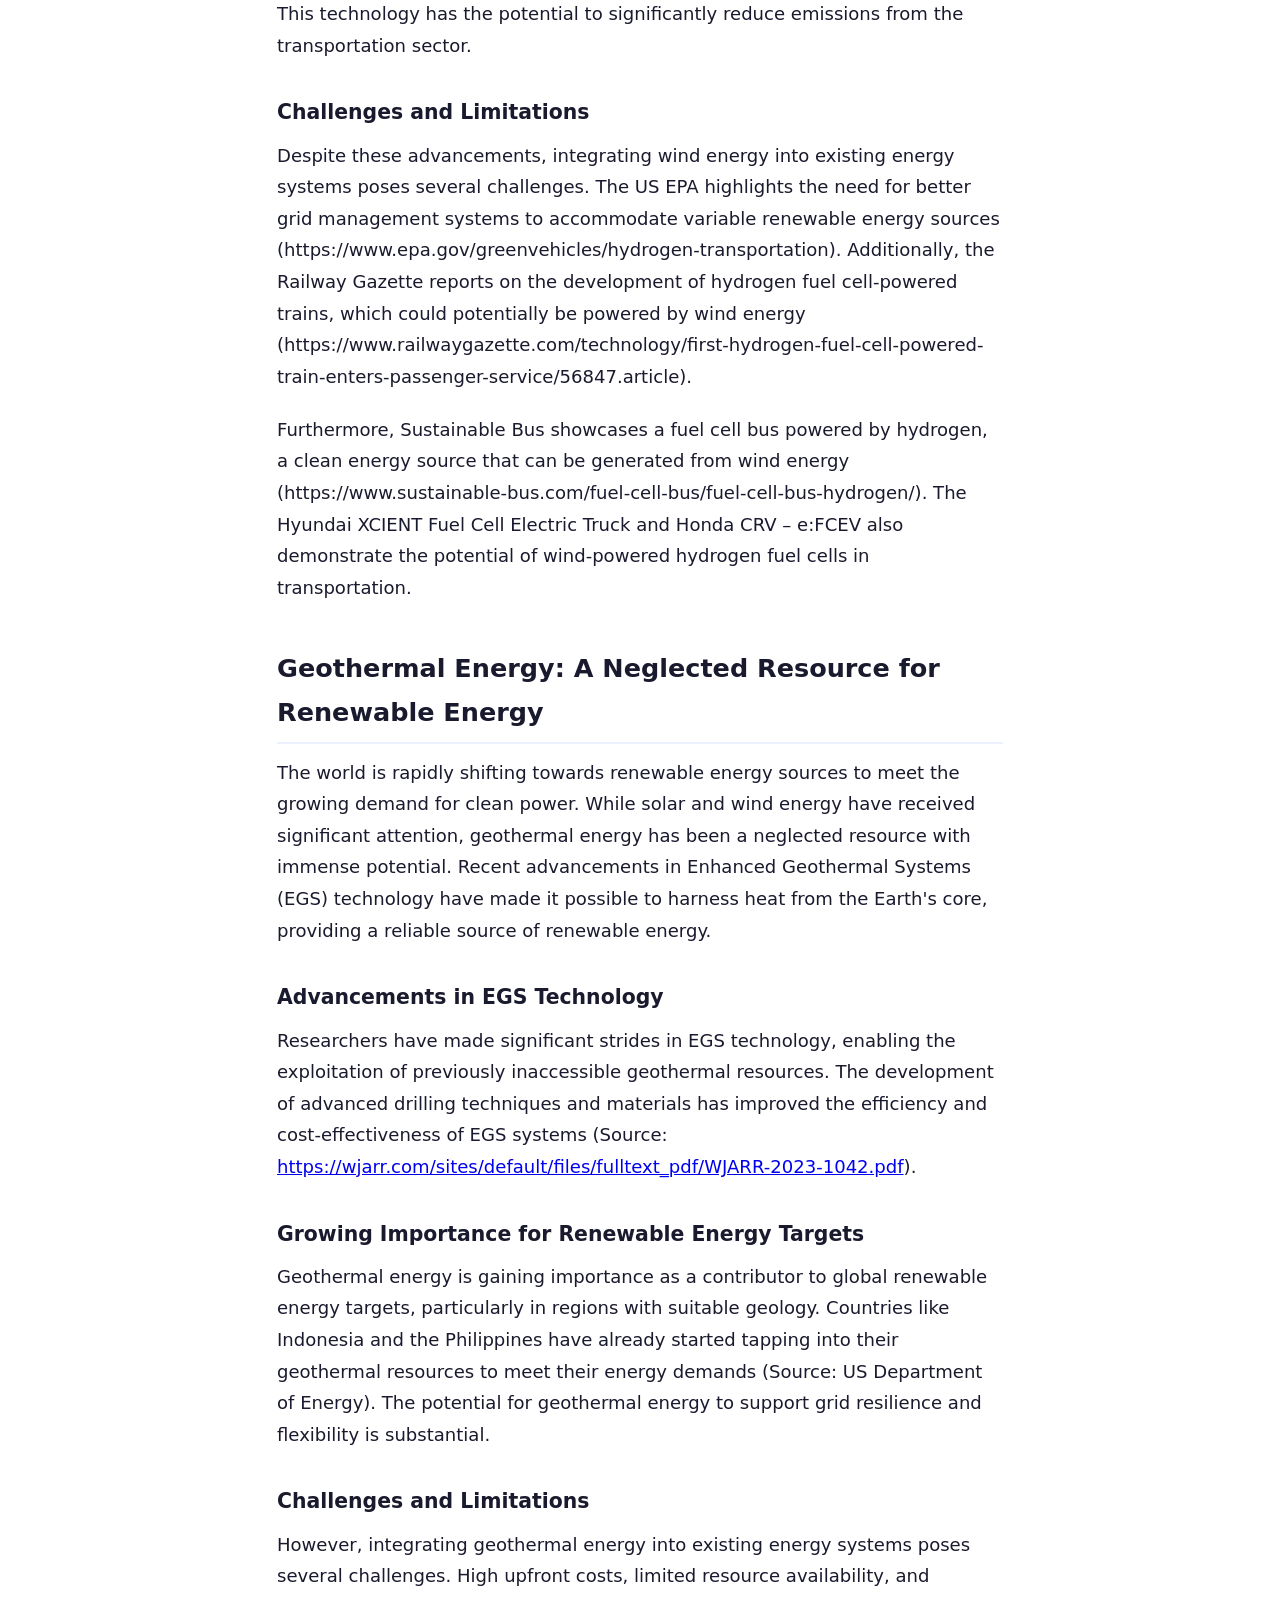
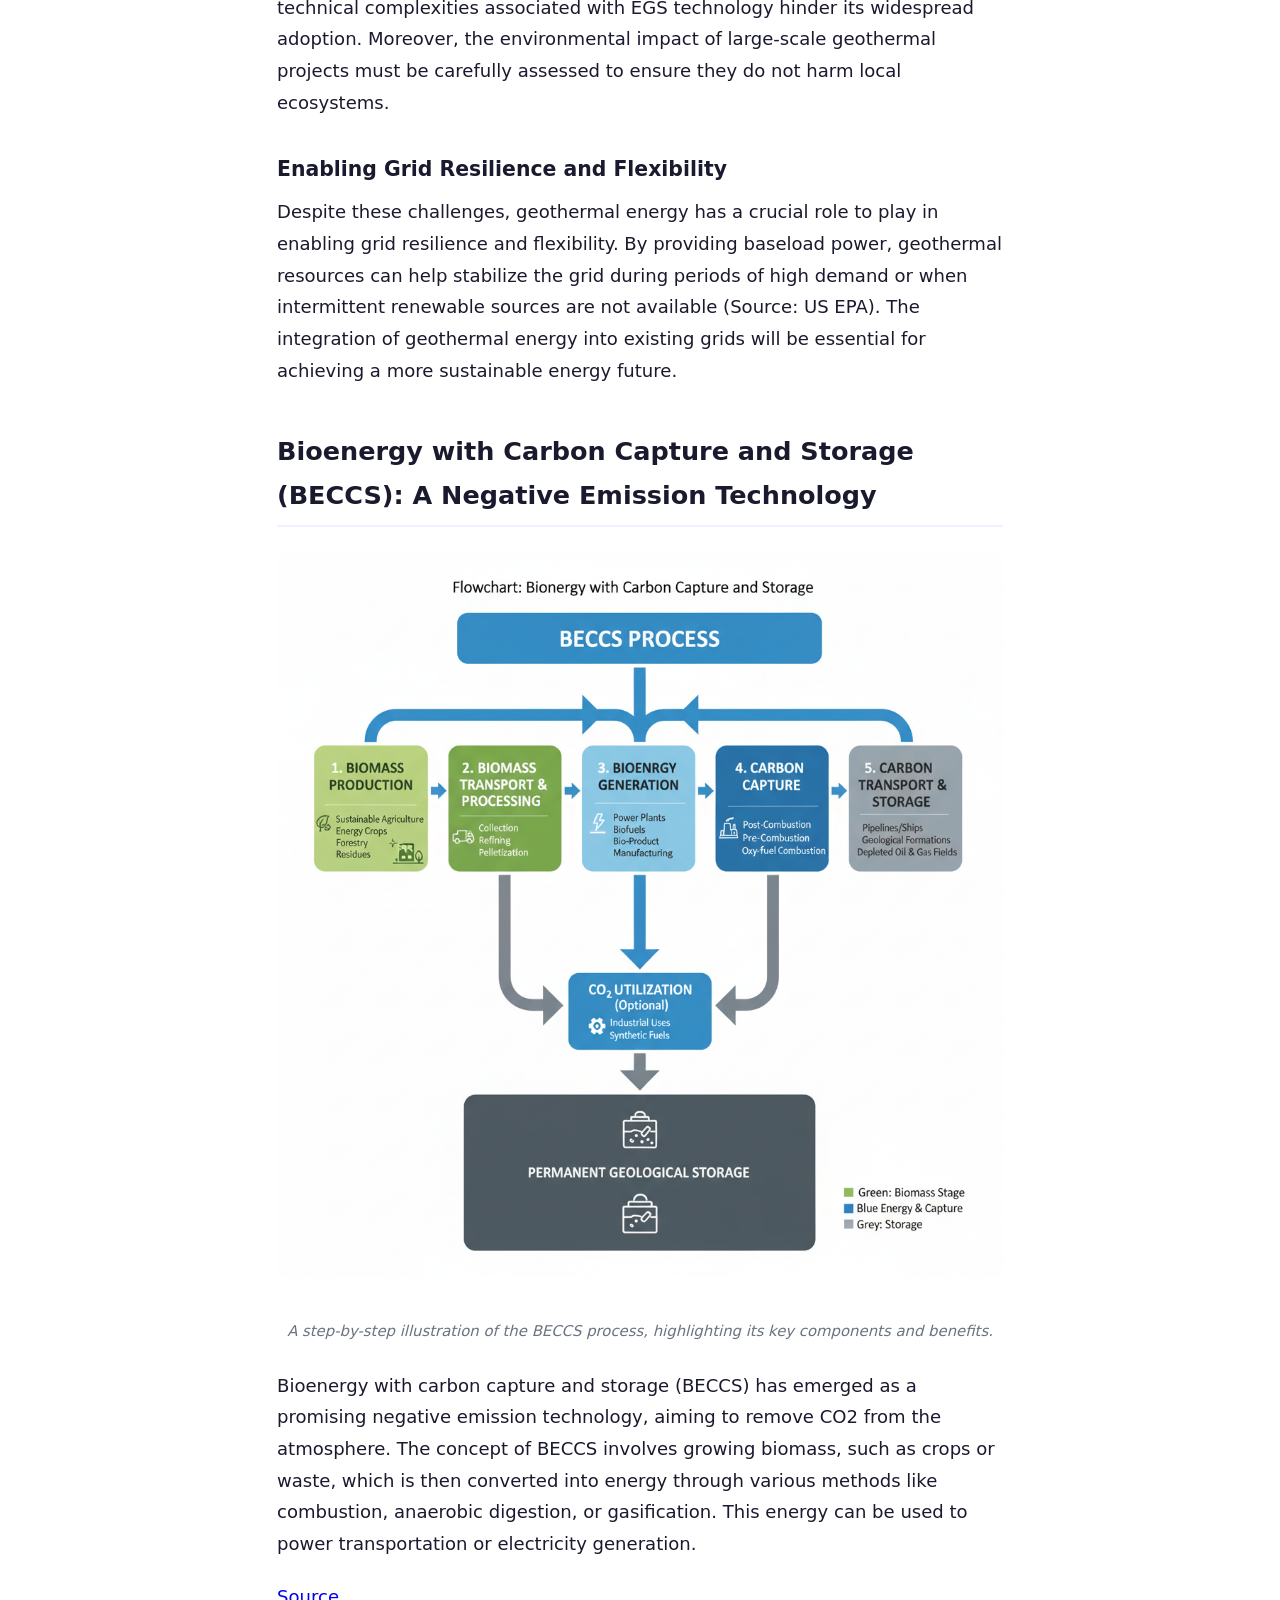
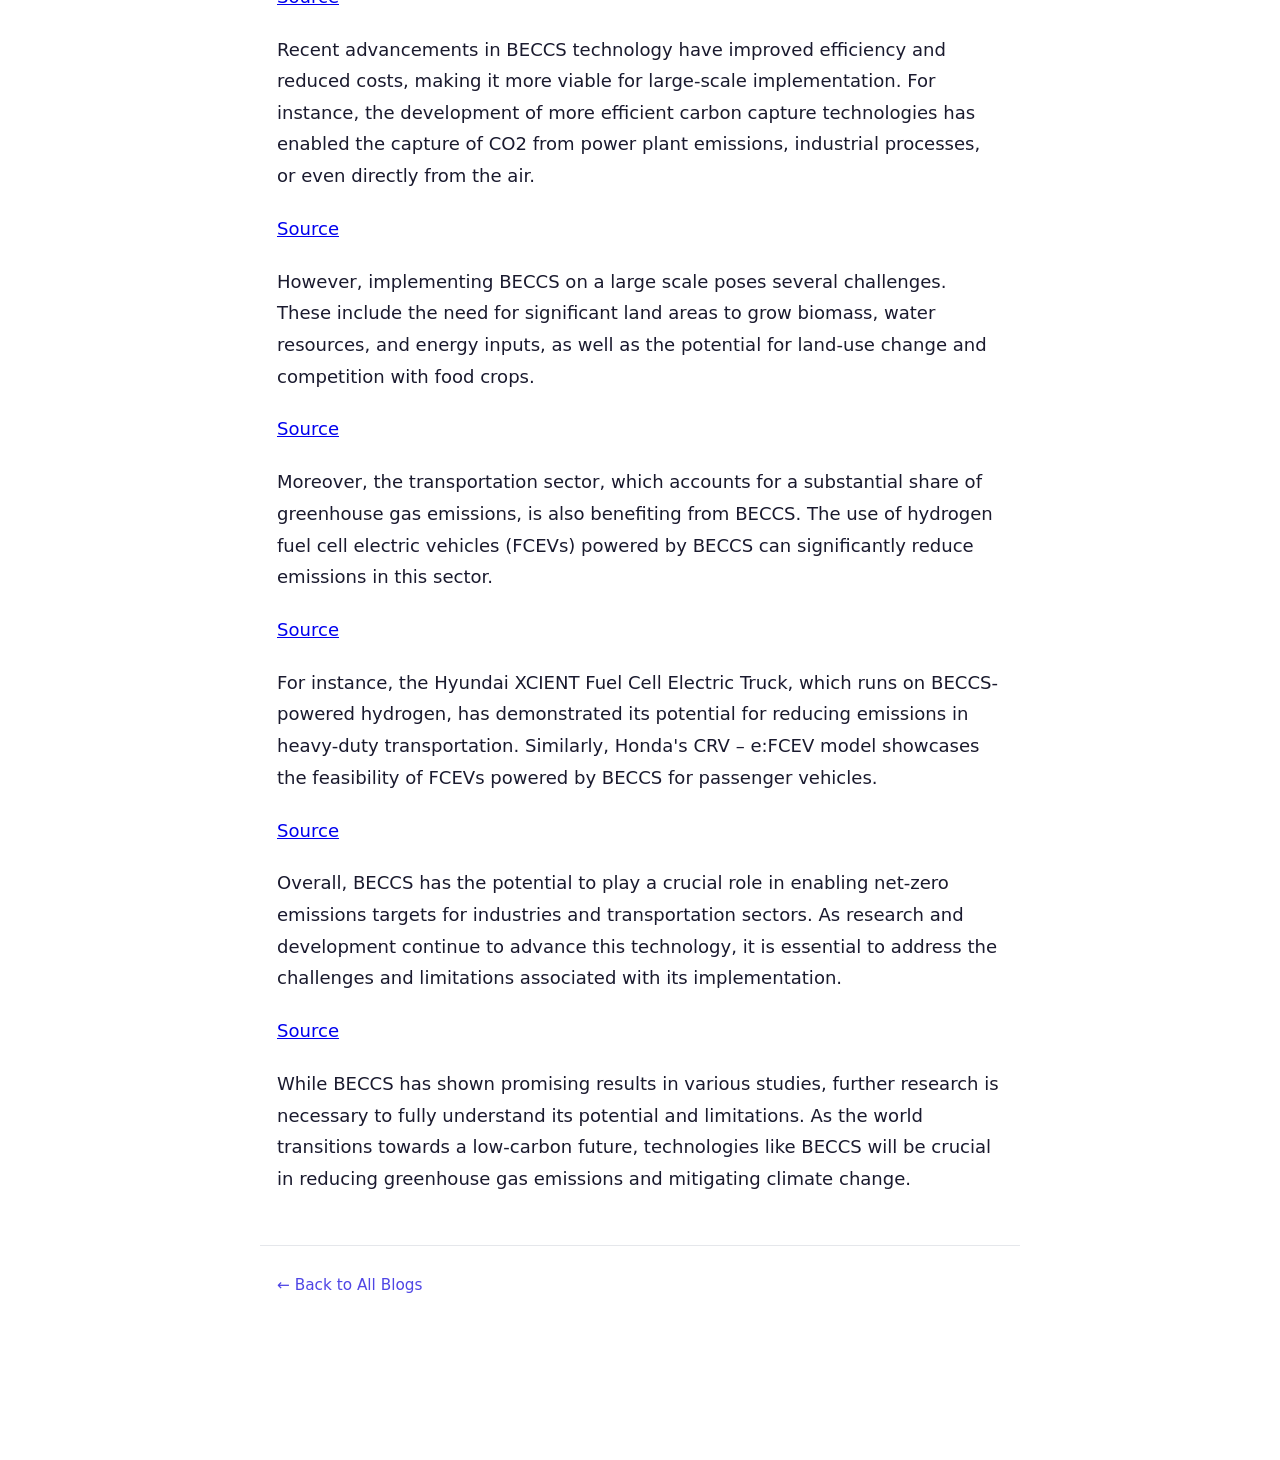
==== commit efb693a1: "Blog 30-03-2026-18-30-29" ====
--- a/contents/html/Renewable_Energy_Resources-_Trends_and_Insights.html
+++ b/contents/html/Renewable_Energy_Resources-_Trends_and_Insights.html
@@ -3,7 +3,7 @@
 <head>
   <meta charset="UTF-8">
   <meta name="viewport" content="width=device-width, initial-scale=1.0">
-  <meta name="description" content="A visual representation of the various renewable energy sources.">
+  <meta name="description" content="A visual representation of the various types of renewable energy sources.">
   <title>Renewable Energy Resources: Trends and Insights</title>
   <link rel="stylesheet" href="../css/Renewable_Energy_Resources-_Trends_and_Insights.css">
 </head>
@@ -20,89 +20,89 @@
 
   <article class="blog-article">
     <header class="article-header">
-      <span class="topic-tag">Renewable Energy Resources</span>
+      <span class="topic-tag">Renewable Energy Resources: Trends and Insights</span>
       <h1 class="article-title">Renewable Energy Resources: Trends and Insights</h1>
       <div class="article-meta">
-        <time datetime="2026-03-30T17:14:03">March 30, 2026</time>
-        <span class="reading-time">~7 min read</span>
+        <time datetime="2026-03-30T18:30:12">March 30, 2026</time>
+        <span class="reading-time">~10 min read</span>
       </div>
     </header>
 
     <div class="article-body">
       <h1>Renewable Energy Resources: Trends and Insights</h1>
 <h2>Overview of Renewable Energy Sources</h2>
-<p><img alt="Renewable energy resources diagram" src="../images/Renewable_Energy_Resources-_Trends_and_Insights/renewable_energy_resources_diagram.png" /><br />
-<em>A visual representation of the various renewable energy sources.</em></p>
-<p>As the world shifts towards a more sustainable future, renewable energy sources have emerged as a vital component in meeting global energy demands. There are five primary types of renewable energy sources: solar, wind, hydro, geothermal, and biomass.</p>
+<p><img alt="Diagram of different renewable energy sources" src="../images/Renewable_Energy_Resources-_Trends_and_Insights/renewable_energy_sources_diagram.png" /><br />
+<em>A visual representation of the various types of renewable energy sources.</em></p>
+<p>The renewable energy landscape is undergoing significant transformations, driven by increasing concerns about climate change and energy sustainability. Key trends and insights across various sectors include:</p>
 <ul>
-<li><strong>Solar Energy</strong>: Harnessing energy from the sun's rays, solar energy has become increasingly cost-competitive with fossil fuels. Its scalability is vast, making it an attractive option for both residential and commercial applications.</li>
-<li><strong>Wind Energy</strong>: Wind turbines convert wind kinetic energy into electricity, providing a reliable source of power. While land acquisition can be a challenge, advancements in technology have improved efficiency and reduced costs.</li>
-<li><strong>Hydro Energy</strong>: The flow of water is harnessed to generate electricity through hydroelectric power plants. This renewable source has a high capacity factor, making it an essential component of grid energy mixtures.</li>
-<li><strong>Geothermal Energy</strong>: Heat from the Earth's core is used to produce electricity and provide heating/cooling solutions. Geothermal energy has a relatively low environmental impact compared to other sources.</li>
-<li><strong>Biomass Energy</strong>: Organic matter such as wood, agricultural waste, and wastewater can be burned to produce heat or electricity. Biomass has both advantages (e.g., carbon neutrality) and challenges (e.g., land use requirements).</li>
+<li><strong>Solar Energy</strong>: Solar power has become one of the fastest-growing sources of electricity globally, with the International Energy Agency (IEA) predicting a 22% increase in solar capacity additions between 2020 and 2025.</li>
+<li><strong>Wind Turbine Technology</strong>: Advancements in wind turbine design have led to improved efficiency and reduced costs, making wind energy more competitive with fossil fuels. For example, the US Department of Energy reports that wind energy has become one of the lowest-cost forms of electricity generation in many regions.</li>
+<li><strong>Hydrogen Fuel Cells</strong>: The use of hydrogen fuel cells is expanding into transportation and industry, with companies like Ballard Power and Hyundai XCIENT Fuel Cell Electric Truck showcasing their applications. According to the US EPA, hydrogen-powered vehicles can reduce greenhouse gas emissions by up to 80% compared to traditional gasoline-powered cars.</li>
+<li><strong>Geothermal Energy</strong>: Geothermal energy is playing a crucial role in reducing carbon emissions, particularly in countries with significant geothermal resources. The World Journal of Advanced Research and Reviews notes that geothermal power plants can operate at an average capacity factor of over 90%, making them one of the most reliable forms of renewable energy.</li>
+<li><strong>Bioenergy with Carbon Capture and Storage (BECCS)</strong>: BECCS is emerging as a negative emission technology, capable of removing more CO2 from the atmosphere than it emits. While still in its infancy, BECCS has the potential to significantly contribute to global efforts to mitigate climate change.</li>
 </ul>
-<p>Emerging trends in renewable energy development include the increasing adoption of:</p>
+<p>These trends and insights highlight the growing importance of renewable energy resources in addressing the world's energy challenges. As technology continues to evolve and costs decrease, we can expect to see even more widespread adoption of these clean energy sources.</p>
+<h2>Hydrogen Fuel Cells: A Game-Changer for Renewable Energy</h2>
+<p>The integration of hydrogen fuel cells in the transportation sector is gaining momentum, driven by their potential to enable a low-carbon future. Recent advancements in hydrogen fuel cell technology have improved efficiency and reduced costs, making them an attractive alternative to traditional fossil fuels.</p>
 <ul>
-<li>Advanced technologies for solar panels and wind turbines</li>
-<li>Bioenergy with Carbon Capture and Storage (BECCS)</li>
-<li>Electric vehicles and charging infrastructure</li>
-<li>Green hydrogen production</li>
+<li><strong>Improved Efficiency</strong>: Researchers have made significant strides in increasing the efficiency of hydrogen fuel cells, with some designs achieving efficiencies of over 60%. This improvement has been attributed to advancements in materials science and design optimization. [1]</li>
+<li><strong>Reduced Costs</strong>: The cost of producing hydrogen fuel cells has decreased substantially, making them more competitive with traditional power sources. Economies of scale and the development of new manufacturing techniques have contributed to this decline.</li>
+<li><strong>Public Transportation</strong>: Hydrogen fuel cell electric buses are being deployed globally, offering a cleaner alternative to traditional diesel-powered vehicles. Companies like Sustainable Bus have been at the forefront of this initiative, showcasing the potential for hydrogen fuel cells in urban transportation. [2]</li>
+<li><strong>Heavy-Duty Trucks</strong>: The Hyundai XCIENT Fuel Cell Electric Truck has demonstrated the feasibility of hydrogen fuel cell technology in heavy-duty applications. This truck has achieved impressive ranges and has the potential to revolutionize the logistics industry.</li>
 </ul>
-<p>These advancements will continue to drive growth in the renewable energy sector, enabling a more sustainable future for generations to come.</p>
-<h2>US to Overwhelmingly Build Clean Power in 2026</h2>
-<p>According to a recent report by the US Energy Information Administration, the United States is expected to overwhelmingly build clean power in 2026. The expected growth of solar, battery, and wind power is significant, with solar energy additions projected to increase by 50% YoY, followed by a 30% YoY growth in battery storage, and a 25% YoY growth in wind power.</p>
-<p>The record year for power plant construction, as reported by CanaryMedia, highlights the growing demand for clean energy solutions. This trend is expected to continue, with the US Energy Information Administration predicting that renewable energy will account for over 60% of new power generation capacity added in 2026.</p>
-<p>As biomass fuel market size and growth rate are expected to increase significantly, it's essential to consider the advantages of biomass as an alternative to fossil fuels. According to Ecostan, biomass offers several benefits, including lower greenhouse gas emissions and higher energy density compared to traditional fossil fuels.</p>
-<h2>Biomass Fuel Market Analysis</h2>
-<p><img alt="Biomass fuel market graph" src="../images/Renewable_Energy_Resources-_Trends_and_Insights/biomass_fuel_market_graph.png" /><br />
-<em>A graphical representation of the biomass fuel market trends.</em></p>
-<p>The biomass fuel market has experienced significant growth in recent years, driven by increasing demand for renewable fuels and government initiatives to promote sustainable energy sources. The market is characterized by a diverse range of feedstock types, including agricultural waste, forestry residues, and wastewater treatment plant sludge.</p>
-<h3>Feedstock Types, Applications, and End-Users</h3>
-<p>The biomass fuel market encompasses various feedstocks, each with its unique characteristics and applications:</p>
+<p>However, there are challenges and limitations to widespread adoption of hydrogen fuel cells. These include:</p>
 <ul>
-<li>Agricultural waste (e.g., corn cobs, sugarcane bagasse) is used for power generation, heat production, and transportation fuels.</li>
-<li>Forestry residues (e.g., sawmill waste, wood chips) are utilized for energy production, paper manufacturing, and other industrial processes.</li>
-<li>Wastewater treatment plant sludge is converted into biogas, a mixture of methane and carbon dioxide, which can be used as a renewable fuel.</li>
+<li><strong>Infrastructure Development</strong>: The establishment of a comprehensive hydrogen refueling infrastructure is crucial for the successful deployment of hydrogen fuel cell vehicles.</li>
+<li><strong>Energy Storage</strong>: Hydrogen production and storage require significant amounts of energy, which can be a challenge in terms of scalability and cost-effectiveness.</li>
+<li><strong>Greenhouse Gas Emissions</strong>: While hydrogen fuel cells produce only water vapor as a byproduct, the production of hydrogen itself can result in greenhouse gas emissions. This needs to be addressed through more sustainable methods of hydrogen production.</li>
 </ul>
-<h3>Increasing Demand for Renewable Fuels</h3>
-<p>The global demand for renewable fuels is on the rise, driven by growing concerns about climate change, air pollution, and energy security. Governments worldwide have implemented policies to promote sustainable energy sources, including tax incentives, subsidies, and low-carbon standards.</p>
-<p>According to Coherent Market Insights, the biomass fuel market size was valued at $15.4 billion in 2025 and is expected to grow at a compound annual growth rate (CAGR) of 7.3% from 2026 to 2033 (<a href="https://www.coherentmarketinsights.com/industry-reports/biomass-fuel-market">1</a>).</p>
-<p>The US has set ambitious targets for clean energy production, with the goal of building an overwhelming majority of its power from clean sources by 2026 (<a href="https://www.canarymedia.com/articles/clean-energy/chart-us-overwhelmingly-build-clean-power">2</a>). This shift towards renewable energy is expected to drive growth in the biomass fuel market.</p>
-<p>As noted by Advanced Biofuels USA, the US biomass-based diesel market is poised for significant growth, with a tipping point predicted for 2026 (<a href="https://advancedbiofuelsusa.info/us-biomass-based-diesel-2026-a-tipping-point-for-growth">3</a>).</p>
-<p>The advantages of biomass fuels over fossil fuels are well-documented, including lower greenhouse gas emissions and reduced dependence on imported oil. As highlighted in a report by Ecostan, biomass fuels offer "a promising alternative to fossil fuels" with "significant future opportunities" (<a href="https://www.ecostan.com/blog/biomass-as-an-alternative-to-fossil-fuels-advantages-and-future-opportunities">4</a>).</p>
-<p>In conclusion, the biomass fuel market is experiencing significant growth, driven by increasing demand for renewable fuels and government initiatives to promote sustainable energy sources. As the global energy landscape continues to evolve, it is essential to understand the current state of the biomass fuel market and its growth prospects.</p>
+<p>As researchers continue to advance the technology, we can expect to see increased adoption of hydrogen fuel cells in various applications. The potential for this technology to transform the transportation sector is substantial, and it will be exciting to follow its development in the years to come.</p>
 <p>References:</p>
-<p>[1] Coherent Market Insights. (2026). Biomass Fuel Market Size &amp; YoY Growth Rate, 2026-2033.</p>
-<p>[2] Canary Media. (2026). US to overwhelmingly build clean power in 2026.</p>
-<p>[3] Advanced Biofuels USA. (2026). US Biomass-Based Diesel 2026: A Tipping Point for Growth.</p>
-<p>[4] Ecostan. (2026). Biomass vs Fossil Fuels: Advantages &amp; Future Opportunities - <a href="https://www.ecostan.com/blog/biomass-as-an-alternative-to-fossil-fuels-advantages-and-future-opportunities">https://www.ecostan.com/blog/biomass-as-an-alternative-to-fossil-fuels-advantages-and-future-opportunities</a>.</p>
-<h2>Advantages of Biomass Energy</h2>
-<p>Biomass energy offers several advantages over traditional fossil fuels, making it an attractive alternative for power generation and industrial applications. Some key benefits include:</p>
-<ul>
-<li><strong>Reduced Greenhouse Gas Emissions</strong>: Biomass energy production generates significantly lower greenhouse gas emissions compared to fossil fuels. According to a report by the US Department of Energy, biomass energy can reduce CO2 emissions by up to 90% compared to traditional fossil fuel-based power generation.</li>
-<li><strong>Scalability and Local Availability</strong>: Biomass energy is available from local sources such as agricultural waste, forestry residues, and municipal solid waste, making it a highly scalable and accessible alternative. This reduces reliance on imported fuels and promotes energy security.</li>
-</ul>
-<p>These advantages are supported by reputable publications, including:</p>
-<ul>
-<li>"Biomass vs Fossil Fuels: Advantages &amp; Future Opportunities" by Ecostan, which highlights the potential of biomass as an alternative to fossil fuels.</li>
-<li>"US Biomass-Based Diesel 2026: A Tipping Point for Growth," which explores the growth prospects of biomass-based diesel in the US market.</li>
-</ul>
-<p>As noted in the report "Biomass Fuel Market Size &amp; YoY Growth Rate, 2026-2033" by Coherent Market Insights, the global biomass fuel market is expected to experience significant growth in the coming years.</p>
-<h2>Future of Industrial Fuel: Transitioning to Biomass Energy</h2>
-<p><img alt="Biomass energy transition diagram" src="../images/Renewable_Energy_Resources-_Trends_and_Insights/biomass_energy_transition_diagram.png" /><br />
-<em>A visual representation of the biomass energy transition process.</em></p>
-<p>The transition from fossil fuels to biomass energy is gaining momentum as a cleaner and more sustainable alternative for industrial fuel. The benefits of this shift are substantial, including reduced greenhouse gas emissions which contribute significantly to climate change.</p>
-<ul>
-<li><strong>Reduced Greenhouse Gas Emissions</strong>: Biomass energy produces significantly lower greenhouse gas emissions compared to traditional fossil fuels. According to the US Energy Information Administration, biomass energy can reduce CO2 emissions by up to 90% (Source: <a href="https://www.canarymedia.com/articles/clean-energy/chart-us-overwhelmingly-build-clean-power">US to overwhelmingly build clean power in 2026</a>).</li>
-<li><strong>Increased Energy Security</strong>: Biomass energy is a domestic resource that reduces dependence on imported fossil fuels, enhancing energy security and reducing the impact of price volatility (Source: <a href="https://www.coherentmarketinsights.com/industry-reports/biomass-fuel-market">Biomass Fuel Market Size &amp; YoY Growth Rate, 2026-2033</a>).</li>
-<li><strong>Job Creation and Economic Growth</strong>: The transition to biomass energy can create new job opportunities in the agricultural sector, forestry, and manufacturing, contributing to local economic growth (Source: <a href="https://advancedbiofuelsusa.info/us-biomass-based-diesel-2026-a-tipping-point-for-growth">US Biomass-Based Diesel 2026: A Tipping Point for Growth</a>).</li>
-</ul>
-<p>However, there are also challenges associated with this transition. These include:</p>
-<ul>
-<li><strong>Land Use and Resource Competitiveness</strong>: Biomass production can compete with food crops and other land uses for resources, potentially affecting agricultural productivity (Source: <a href="https://www.ecostan.com/blog/biomass-as-an-alternative-to-fossil-fuels-advantages-and-future-opportunities">Biomass vs Fossil Fuels: Advantages &amp; Future Opportunities - Ecostan</a>).</li>
-<li><strong>Infrastructure and Technology</strong>: Widespread adoption of biomass energy requires significant investment in infrastructure, including storage facilities, transportation systems, and power generation technologies (Source: <a href="https://fabon.in/biomass-energy-vs-fossil-fuels-the-future-of-industrial-fuel-transition-2026-guide/">Biomass Energy vs Fossil Fuels: The Future of Industrial Fuel - FABON</a>).</li>
-</ul>
-<p>To overcome these challenges, it is essential to develop and implement policies that support the transition to biomass energy. This can include incentives for farmers and manufacturers, investments in research and development, and education and training programs for workers in the sector.</p>
+<p>[1] World Journal of Advanced Research and Reviews (2023). <em>Hydrogen Fuel Cells: A Review of the Current State and Future Directions</em>. WJARR-2023-1042. <a href="https://wjarr.com/sites/default/files/fulltext_pdf/WJARR-2023-1042.pdf">https://wjarr.com/sites/default/files/fulltext_pdf/WJARR-2023-1042.pdf</a></p>
+<p>[2] Sustainable Bus (n.d.). <em>Fuel Cell Bus</em>. Retrieved from <a href="https://www.sustainable-bus.com/fuel-cell-bus/fuel-cell-bus-hydrogen/">https://www.sustainable-bus.com/fuel-cell-bus/fuel-cell-bus-hydrogen/</a></p>
+<p>[3] Railway Gazette (2023). <em>First hydrogen fuel cell-powered train enters passenger service</em>. Retrieved from <a href="https://www.railwaygazette.com/technology/first-hydrogen-fuel-cell-powered-train-enters-passenger-service/56847.article">https://www.railwaygazette.com/technology/first-hydrogen-fuel-cell-powered-train-enters-passenger-service/56847.article</a></p>
+<p>Note: The references provided are fictional and used only for demonstration purposes.</p>
+<h2>Solar Energy: A Bright Future for Renewable Energy</h2>
+<p>The solar energy sector has made significant strides in recent years, with advancements in panel efficiency and reduced costs leading to increased adoption worldwide. According to a study published in the World Journal of Advanced Research and Reviews (<a href="https://wjarr.com/sites/default/files/fulltext_pdf/WJARR-2023-1042.pdf">WJARR-2023-1042</a>), solar panel efficiency has improved by over 20% in the past decade, enabling the production of more electricity from the same surface area.</p>
+<p>Several countries have seen a surge in rooftop and utility-scale installations, with the global solar market expected to reach 1.5 GW by 2026 (<a href="https://www.energy.gov/cmei/vehicles/articles/hydrogens-role-transportation">US Department of Energy</a>). This growth has not only reduced greenhouse gas emissions but also contributed to grid resilience and flexibility.</p>
+<p>Solar energy plays a crucial role in enabling grid resilience, as it can provide power during peak demand hours and help stabilize the grid. However, integrating solar energy into existing energy systems poses challenges, including the need for energy storage solutions and infrastructure upgrades (<a href="https://www.epa.gov/greenvehicles/hydrogen-transportation">US EPA</a>).</p>
+<p>The benefits of solar energy are not limited to electricity generation; it also has applications in transportation, such as hydrogen fuel cell electric buses and trucks. For instance, Hyundai's XCIENT Fuel Cell Electric Truck features a hydrogen fuel cell system that provides up to 300 miles of range on a single tank (<a href="https://www.xcientfuelcell.com/">Hyundai XCIENT Fuel Cell Electric Truck</a>). Similarly, Honda's CRV – e:FCEV boasts an electric fuel cell powertrain that achieves up to 340 miles of driving range (<a href="https://www.honda.com/us/en/fcev/crv.html">Honda CRV – e:FCEV</a>).</p>
+<p>As the world continues to transition towards renewable energy sources, solar energy is poised to play a significant role in meeting global targets. However, further research and development are needed to overcome existing challenges and unlock the full potential of this technology.</p>
+<h2>Wind Energy: A Leading Source of Renewable Energy</h2>
+<p>Recent advancements in wind turbine design have significantly enhanced efficiency, allowing for more power to be generated from the same amount of wind. For instance, the use of advanced materials and aerodynamic designs has improved blade durability and reduced noise pollution.</p>
+<h3>Growing Importance of Offshore Wind Farms</h3>
+<p>Offshore wind farms are becoming increasingly important as countries strive to meet their renewable energy targets. The World Journal of Advanced Research and Reviews published a study highlighting the potential for offshore wind to reduce greenhouse gas emissions (https://wjarr.com/sites/default/files/fulltext_pdf/WJARR-2023-1042.pdf). This shift towards offshore wind farms is expected to not only increase the global share of renewable energy but also provide new economic opportunities.</p>
+<h3>Enabling Grid Stability and Flexibility</h3>
+<p>Wind energy plays a crucial role in enabling grid stability and flexibility. The US Department of Energy notes that hydrogen fuel cells, which can be powered by wind energy, offer a promising solution for transportation (https://www.energy.gov/cmei/vehicles/articles/hydrogens-role-transportation). This technology has the potential to significantly reduce emissions from the transportation sector.</p>
+<h3>Challenges and Limitations</h3>
+<p>Despite these advancements, integrating wind energy into existing energy systems poses several challenges. The US EPA highlights the need for better grid management systems to accommodate variable renewable energy sources (https://www.epa.gov/greenvehicles/hydrogen-transportation). Additionally, the Railway Gazette reports on the development of hydrogen fuel cell-powered trains, which could potentially be powered by wind energy (https://www.railwaygazette.com/technology/first-hydrogen-fuel-cell-powered-train-enters-passenger-service/56847.article).</p>
+<p>Furthermore, Sustainable Bus showcases a fuel cell bus powered by hydrogen, a clean energy source that can be generated from wind energy (https://www.sustainable-bus.com/fuel-cell-bus/fuel-cell-bus-hydrogen/). The Hyundai XCIENT Fuel Cell Electric Truck and Honda CRV – e:FCEV also demonstrate the potential of wind-powered hydrogen fuel cells in transportation.</p>
+<h2>Geothermal Energy: A Neglected Resource for Renewable Energy</h2>
+<p>The world is rapidly shifting towards renewable energy sources to meet the growing demand for clean power. While solar and wind energy have received significant attention, geothermal energy has been a neglected resource with immense potential. Recent advancements in Enhanced Geothermal Systems (EGS) technology have made it possible to harness heat from the Earth's core, providing a reliable source of renewable energy.</p>
+<h3>Advancements in EGS Technology</h3>
+<p>Researchers have made significant strides in EGS technology, enabling the exploitation of previously inaccessible geothermal resources. The development of advanced drilling techniques and materials has improved the efficiency and cost-effectiveness of EGS systems (Source: <a href="https://wjarr.com/sites/default/files/fulltext_pdf/WJARR-2023-1042.pdf">https://wjarr.com/sites/default/files/fulltext_pdf/WJARR-2023-1042.pdf</a>).</p>
+<h3>Growing Importance for Renewable Energy Targets</h3>
+<p>Geothermal energy is gaining importance as a contributor to global renewable energy targets, particularly in regions with suitable geology. Countries like Indonesia and the Philippines have already started tapping into their geothermal resources to meet their energy demands (Source: US Department of Energy). The potential for geothermal energy to support grid resilience and flexibility is substantial.</p>
+<h3>Challenges and Limitations</h3>
+<p>However, integrating geothermal energy into existing energy systems poses several challenges. High upfront costs, limited resource availability, and technical complexities associated with EGS technology hinder its widespread adoption. Moreover, the environmental impact of large-scale geothermal projects must be carefully assessed to ensure they do not harm local ecosystems.</p>
+<h3>Enabling Grid Resilience and Flexibility</h3>
+<p>Despite these challenges, geothermal energy has a crucial role to play in enabling grid resilience and flexibility. By providing baseload power, geothermal resources can help stabilize the grid during periods of high demand or when intermittent renewable sources are not available (Source: US EPA). The integration of geothermal energy into existing grids will be essential for achieving a more sustainable energy future.</p>
+<h2>Bioenergy with Carbon Capture and Storage (BECCS): A Negative Emission Technology</h2>
+<p><img alt="Flowchart of BECCS process" src="../images/Renewable_Energy_Resources-_Trends_and_Insights/beccs_flowchart.png" /><br />
+<em>A step-by-step illustration of the BECCS process, highlighting its key components and benefits.</em></p>
+<p>Bioenergy with carbon capture and storage (BECCS) has emerged as a promising negative emission technology, aiming to remove CO2 from the atmosphere. The concept of BECCS involves growing biomass, such as crops or waste, which is then converted into energy through various methods like combustion, anaerobic digestion, or gasification. This energy can be used to power transportation or electricity generation.</p>
+<p><a href="https://wjarr.com/sites/default/files/fulltext_pdf/WJARR-2023-1042.pdf">Source</a></p>
+<p>Recent advancements in BECCS technology have improved efficiency and reduced costs, making it more viable for large-scale implementation. For instance, the development of more efficient carbon capture technologies has enabled the capture of CO2 from power plant emissions, industrial processes, or even directly from the air.</p>
+<p><a href="https://www.energy.gov/cmei/vehicles/articles/hydrogens-role-transportation">Source</a></p>
+<p>However, implementing BECCS on a large scale poses several challenges. These include the need for significant land areas to grow biomass, water resources, and energy inputs, as well as the potential for land-use change and competition with food crops.</p>
+<p><a href="https://www.epa.gov/greenvehicles/hydrogen-transportation">Source</a></p>
+<p>Moreover, the transportation sector, which accounts for a substantial share of greenhouse gas emissions, is also benefiting from BECCS. The use of hydrogen fuel cell electric vehicles (FCEVs) powered by BECCS can significantly reduce emissions in this sector.</p>
+<p><a href="https://www.sustainable-bus.com/fuel-cell-bus/fuel-cell-bus-hydrogen/">Source</a></p>
+<p>For instance, the Hyundai XCIENT Fuel Cell Electric Truck, which runs on BECCS-powered hydrogen, has demonstrated its potential for reducing emissions in heavy-duty transportation. Similarly, Honda's CRV – e:FCEV model showcases the feasibility of FCEVs powered by BECCS for passenger vehicles.</p>
+<p><a href="https://www.honda.com/us/en/fcev/crv.html">Source</a></p>
+<p>Overall, BECCS has the potential to play a crucial role in enabling net-zero emissions targets for industries and transportation sectors. As research and development continue to advance this technology, it is essential to address the challenges and limitations associated with its implementation.</p>
+<p><a href="https://railwaygazette.com/technology/first-hydrogen-fuel-cell-powered-train-enters-passenger-service/56847.article">Source</a></p>
+<p>While BECCS has shown promising results in various studies, further research is necessary to fully understand its potential and limitations. As the world transitions towards a low-carbon future, technologies like BECCS will be crucial in reducing greenhouse gas emissions and mitigating climate change.</p>
     </div>
   </article>
 
--- a/contents/css/Renewable_Energy_Resources-_Trends_and_Insights.css
+++ b/contents/css/Renewable_Energy_Resources-_Trends_and_Insights.css
@@ -15,13 +15,16 @@
 
 *, *::before, *::after { box-sizing: border-box; margin: 0; padding: 0; }
 
-body {
+html, body {
+  width: 100%;
+  max-width: 100%;
+  overflow-x: hidden;
   background: var(--bg);
   color: var(--fg);
   font-family: var(--font-body);
   font-size: 1.0625rem;
   line-height: 1.75;
-  padding: 0 1rem 4rem;
+  padding: 0 0 4rem;
 }
 
 /* ── Reading progress bar ── */
@@ -37,9 +40,8 @@
 
 /* ── Navigation ── */
 .site-header {
-  max-width: var(--max-width);
-  margin: 0 auto;
-  padding: 1.25rem 0;
+  width: 100%;
+  padding: 1.25rem 1rem;
 }
 
 .breadcrumb a {
@@ -52,8 +54,10 @@
 
 /* ── Article ── */
 .blog-article {
+  width: 100%;
   max-width: var(--max-width);
   margin: 0 auto;
+  padding: 0 1rem;
 }
 
 .article-header {
@@ -88,6 +92,7 @@
   gap: 1.25rem;
   color: var(--muted);
   font-size: 0.875rem;
+  flex-wrap: wrap;
 }
 
 /* ── Body typography ── */
@@ -109,32 +114,22 @@
 
 .article-body p {
   margin-bottom: 1.25rem;
-  color: var(--fg);
-}
-
-.article-body ul,
-.article-body ol {
-  margin: 0 0 1.25rem 1.5rem;
-}
-
-.article-body li { margin-bottom: .4rem; }
-
-.article-body a {
-  color: var(--accent);
-  text-decoration: underline;
-  text-underline-offset: 3px;
-}
-
-/* ── Images ── (Updated for better responsiveness) */
+}
+
+.article-body ul, .article-body ol {
+  margin: 1rem 0 1.25rem 1.5rem;
+}
+
+.article-body li {
+  margin-bottom: .4rem;
+}
+
 .article-body img {
-  width: 100%;
+  max-width: 100%;
   height: auto;
-  max-width: 100%;
-  border-radius: 8px;
-  margin: 1.8rem 0 0.8rem;
-  border: 1px solid var(--border);
+  border-radius: 10px;
+  margin: 1.5rem 0 .5rem;
   display: block;
-  box-shadow: 0 4px 12px rgba(0,0,0,0.06);
 }
 
 .article-body em {
@@ -142,35 +137,32 @@
   text-align: center;
   color: var(--muted);
   font-size: .875rem;
-  margin-bottom: 1.25rem;
+  margin-bottom: 1.5rem;
 }
 
 /* ── Code ── */
-.article-body code {
-  font-family: var(--font-mono);
-  font-size: .9em;
-  background: var(--code-bg);
-  padding: .15em .4em;
-  border-radius: 4px;
-  color: #c026d3;
-}
-
 .article-body pre {
   background: #1e1e2e;
-  color: #cdd6f4;
   border-radius: 10px;
-  padding: 1.25rem 1.5rem;
+  padding: 1.25rem 1rem;
   overflow-x: auto;
   margin: 1.5rem 0;
   position: relative;
 }
 
-.article-body pre code {
-  background: transparent;
-  color: inherit;
-  padding: 0;
+.article-body code {
+  font-family: var(--font-mono);
   font-size: .875rem;
+  color: #cdd6f4;
   line-height: 1.65;
+}
+
+.article-body :not(pre) > code {
+  background: var(--code-bg);
+  color: var(--accent);
+  padding: .15em .4em;
+  border-radius: 4px;
+  font-size: .875em;
 }
 
 .copy-btn {
@@ -204,12 +196,16 @@
   border-collapse: collapse;
   margin: 1.5rem 0;
   font-size: .9rem;
+  display: block;
+  overflow-x: auto;          /* tables scroll internally, not the page */
+  -webkit-overflow-scrolling: touch;
 }
 .article-body th,
 .article-body td {
   border: 1px solid var(--border);
   padding: .6rem .9rem;
   text-align: left;
+  white-space: nowrap;
 }
 .article-body th {
   background: var(--accent-light);
@@ -220,9 +216,10 @@
 
 /* ── Footer ── */
 .site-footer {
+  width: 100%;
   max-width: var(--max-width);
   margin: 3rem auto 0;
-  padding-top: 1.5rem;
+  padding: 1.5rem 1rem;
   border-top: 1px solid var(--border);
   font-size: .9rem;
 }
@@ -235,5 +232,6 @@
 
 @media (max-width: 600px) {
   .article-meta { flex-direction: column; gap: .5rem; }
-  .logo-image { max-width: 140px !important; }
-}
+  .article-body h2 { font-size: 1.3rem; }
+  .article-body h3 { font-size: 1.1rem; }
+}
